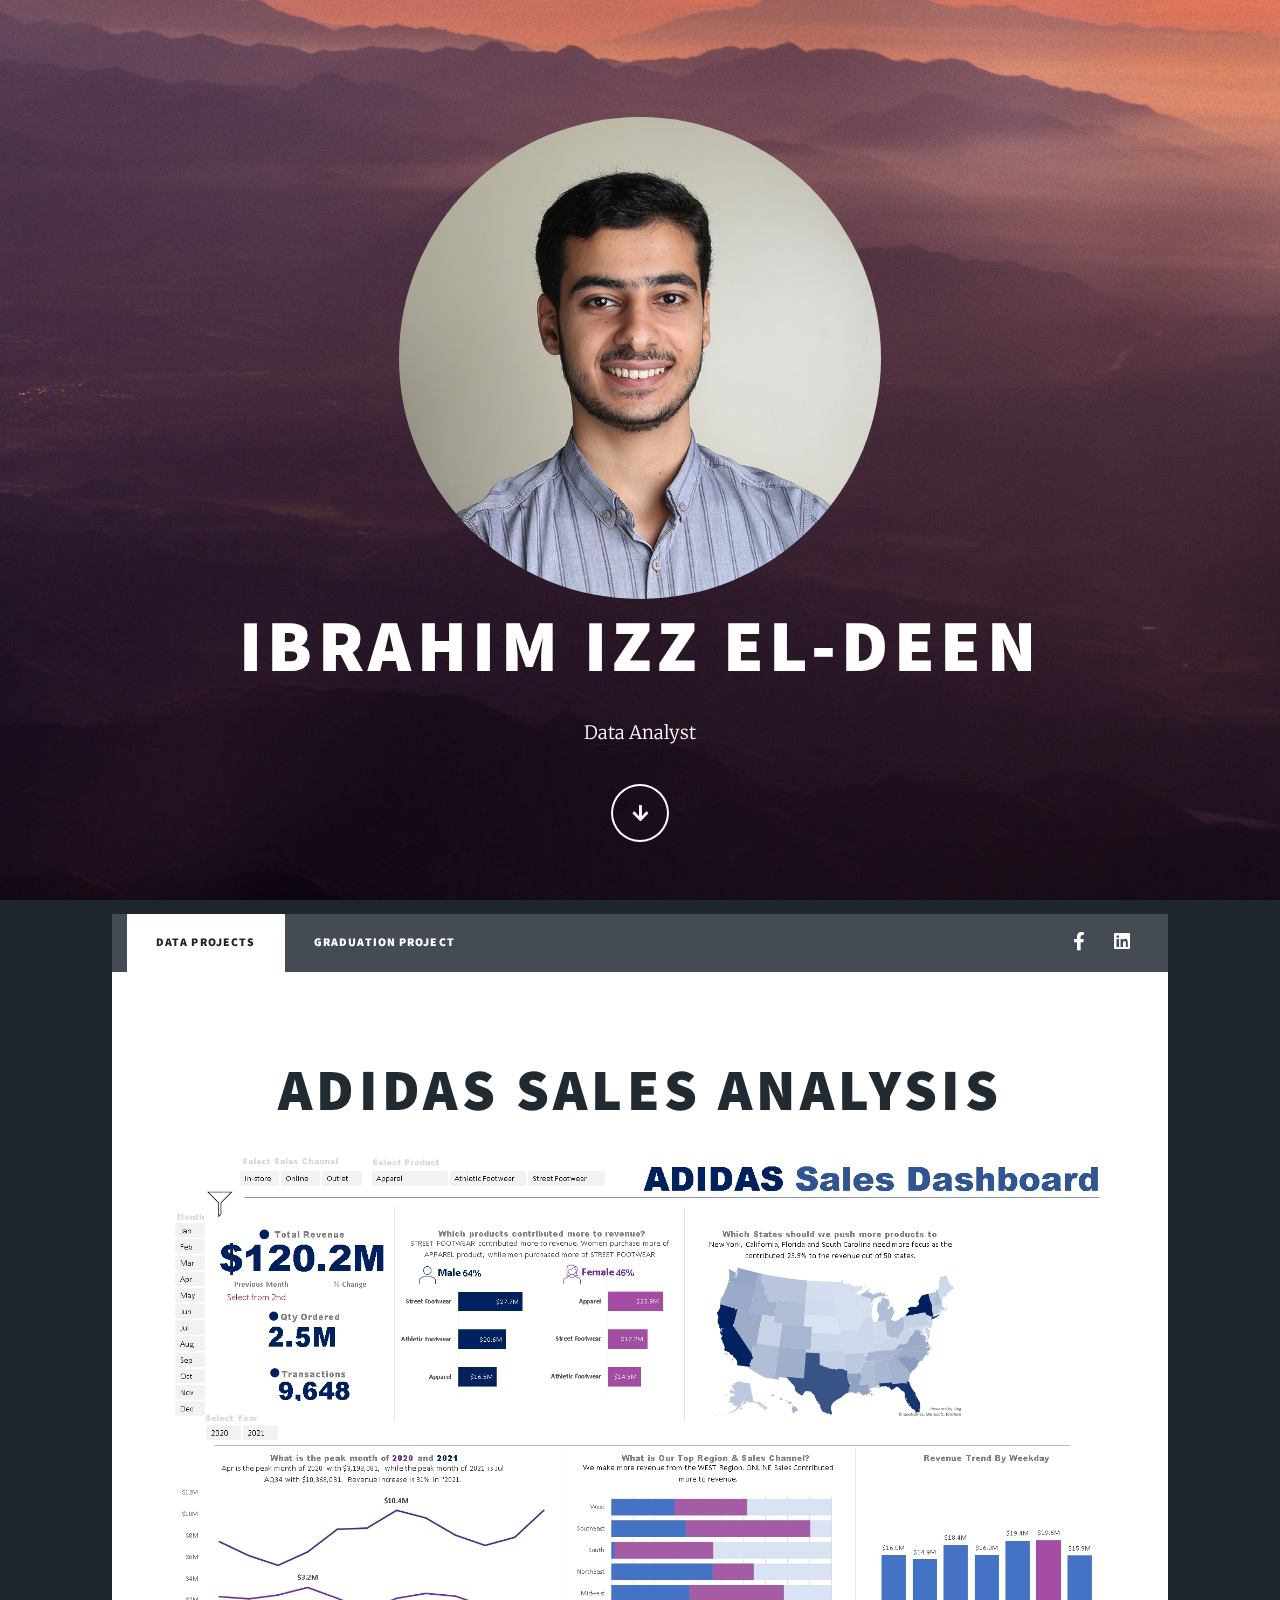
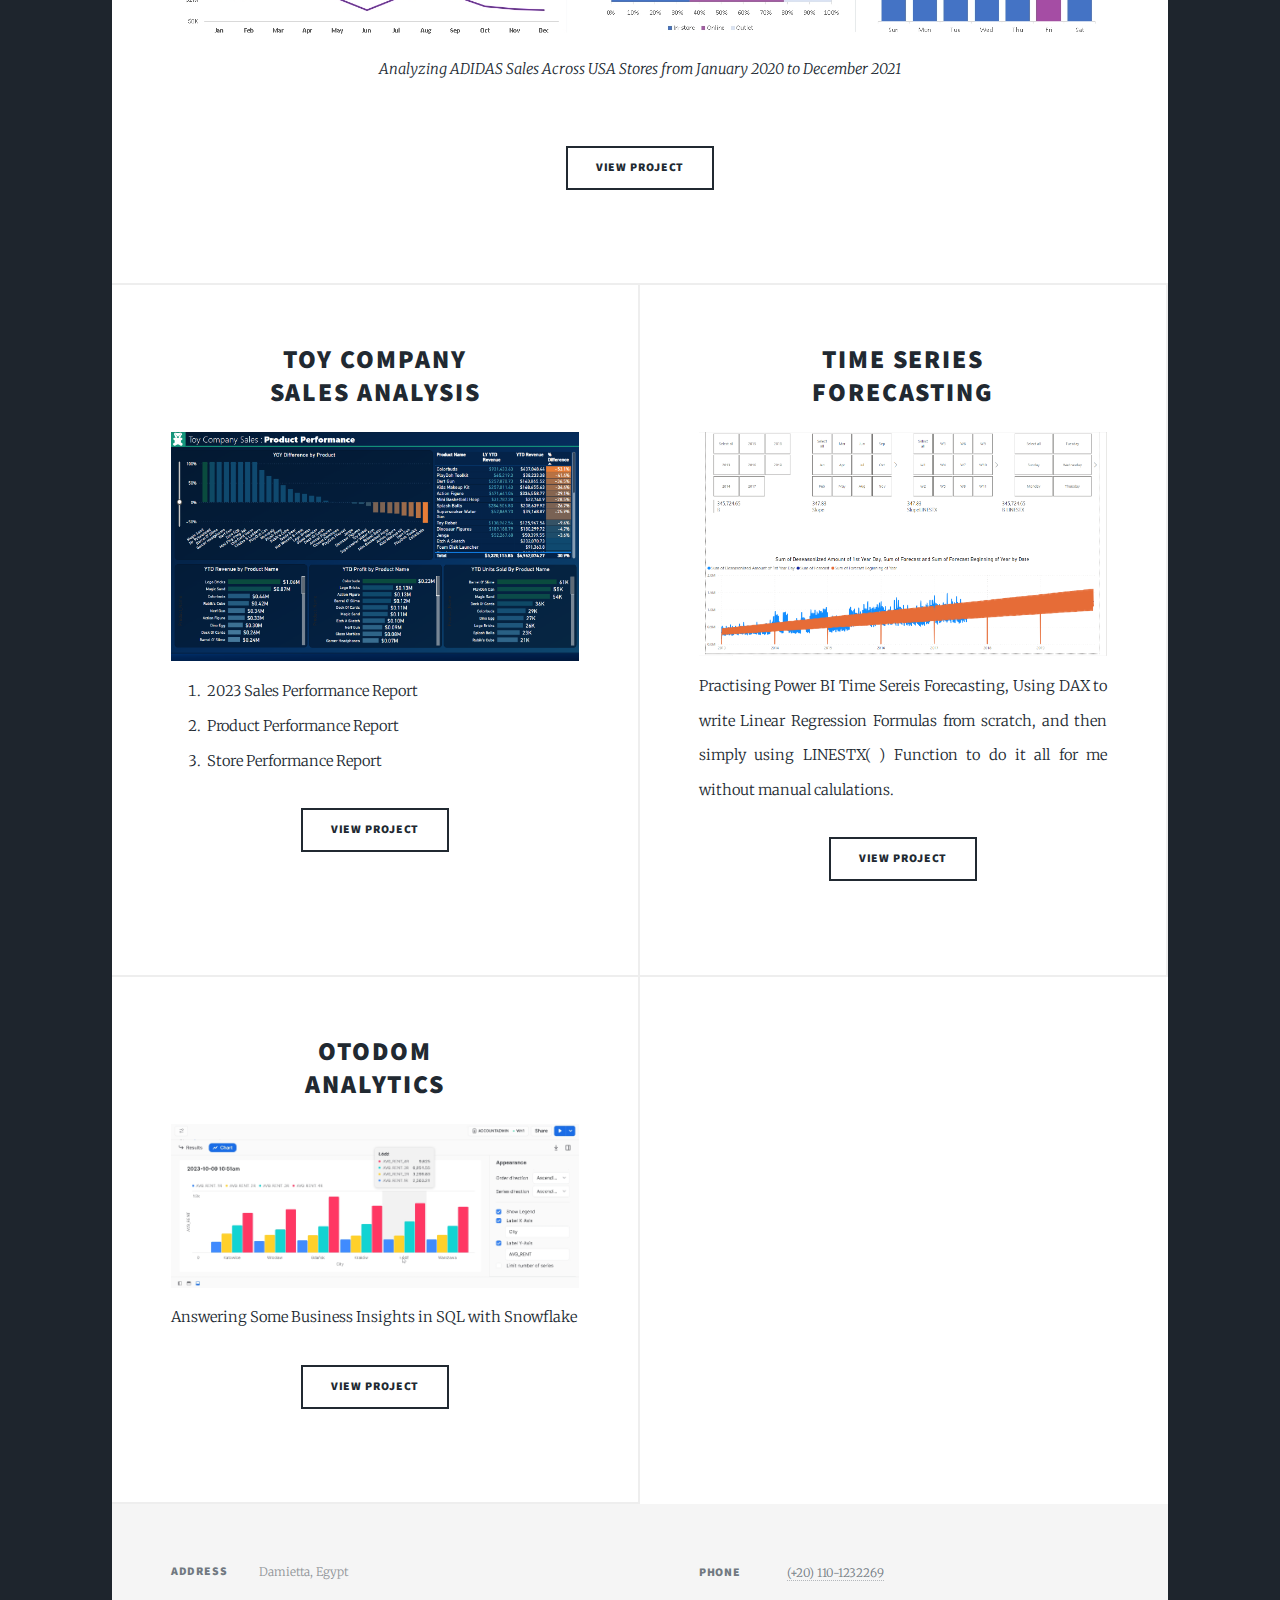
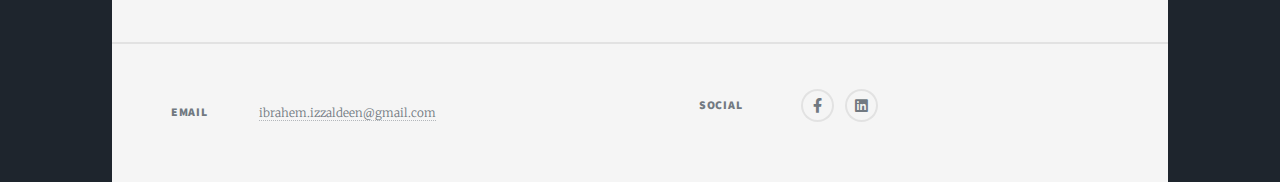
==== index.html @ bf9bc824 "second submit" ====
<!DOCTYPE html>
<html>
  <head>
    <title>Ibrahim Izz El-Deen Portofolio</title>
    <meta charset="utf-8" />
    <meta
      name="viewport"
      content="width=device-width, initial-scale=1, user-scalable=no"
    />
    <link rel="stylesheet" href="assets/css/main.css" />
    <script src = "https://cdnjs.cloudflare.com/ajax/libs/jquery/3.6.4/jquery.min.js"> </script>
    <noscript>
      <link rel="stylesheet" href="assets/css/noscript.css"/>
    </noscript>
  </head>
  <body class="is-preload">
    <!-- Wrapper -->
    <div id="wrapper" class="fade-in">
      <!-- Intro -->
      <div id="intro">
        <div class="pfp">
          <img
            src="./images/hemo.jpg"
            alt="Picture of me"
            style="width: clamp(250px, 60%, 650px); border-radius: 50%"
          />
          <h1>Ibrahim Izz El-deen</h1>
        </div>
        <p>
          <a href="#nav" class="scrolly">Data Analyst</a>
        </p>
        <ul class="actions">
          <li>
            <a
              href="#header"
              class="button icon solid solo fa-arrow-down scrolly"
              >Continue</a
            >
          </li>
        </ul>
      </div>

      <!-- Header -->
      <header id="header">
        <a href="index.html" class="logo">Ibrahim Izz El-deen</a>
      </header>

      <!-- Nav -->
      <nav id="nav">
        <ul class="links">
          <li class="active"><a href="index.html">Data Projects</a></li>
          <li><a href="graduation-project.html">Graduation Project</a></li>
        </ul>
        <ul class="icons">
          <li>
            <a
              href="https://www.facebook.com/ibrahem.izzaldeen"
              class="icon brands fa-facebook-f"
              target="_blank"
              ><span class="label">Facebook</span></a
            >
          </li>
          <li>
            <a
              href="https://www.linkedin.com/in/ibrahim-izz/"
              class="icon brands fa-linkedin"
              target="_blank"
              ><span class="label">linkedIn</span></a
            >
          </li>
        </ul>
      </nav>

      <!-- Main -->
      <div id="main">
        <!-- Featured Post -->
        <article class="post featured">
          <header class="major">
            <h2>
              ADIDAS Sales Analysis
            </h2>
            <img src="images/adidas.jpg" alt="Adidas Sales Analysis" class="modal-open0" style="cursor: pointer;"/>
            <p>
              Analyzing ADIDAS Sales Across USA Stores from January 2020 to December 2021
            </p>
          </header>
          <button class = "btn modal-open0"> View Project </button> <br><br>
            <div class = "modal0">
              <div class="parent"><button class="btn modal-close0 top">x</button></div>
              <img src="./images/adidas.jpg" alt="adidas sales Analysis">
              <h2>Adidas Sales Analysis</h2>
              <h4>
                Analyzing ADIDAS Sales Across USA Stores from January 2020 to December 2021
              </h4>
              <p>
              <ul class="tick">
                <li>ETL Done with Power Query</li>
                <li>Analysis Done With Pivot Tables</li>
                <li>Dashboard Design Done with Excel Tools</li>
              </ul>
              <h3 class="left-align">🔦 Insights</h3>
              <ol>
                <li>Which ProductsWhich Products Contributed More to Revenue?</li>
                <li>Which States Should We Push More Products to?</li>
                <li>What is The Peak Month in 2020 and 2021?</li>
                <li> What is Our Top Region and Sales Channel?</li>
                <li>Revenue Trend By Weekday.</li>
                <li>Top Men Products VS Top Women Products.</li>
              </ol>
              <h3 class="left-align">⚖ KPIs</h3>
              <ol>
                <li>Total Revenue.</li>
                <li>Ordered Quantity.</li>
                <li>Number of Transactions.</li>
                <li>Top 3 Men Products.</li>
                <li>Top 3 Women Products.</li>
              </ol>
              <h3 class="left-align">🎚 Slicers</h3>
              <ol>
                <li>Year.</li>
                <li>Month.</li>
                <li>Product.</li>
                <li>Sales Channel.</li>
              </ol>
              <video src="./images/adidas.mp4" type="video/mp4" controls width="1080"></video>
            </p>
            </div>
            <script>
              $(document).ready(function () {
              $('.modal-open0').on('click', function () {
              $('body').addClass('modal-open0');
              $('.modal0').fadeIn();
              });
              $('.modal-close0').on('click', function () {
              $('body').removeClass('modal-open0');
              $('.modal0').fadeOut();
              });
              });
          </script>
        </article>

        <!-- Posts -->
        <section class="posts">
          <article>
            <header>
              <h2>
                  Toy Company<br/>
                  Sales Analysis
              </h2>
            </header>
            <img src="images/Toys.png" alt="Toy company sales Analysis" class="modal-open1" style="cursor: pointer;"/>
              <ol>
                <li>2023 Sales Performance Report</li>
                <li>Product Performance Report</li>
                <li>Store Performance Report</li>
              </ol>
            
            <button class = "btn modal-open1"> View Project </button> <br><br>
            <div class = "modal1">
              <div class="parent"><button class="btn modal-close1 top">x</button></div>
              <img src="./images/Toys.png" alt="toy company sales Analysis">
              <h2>Toy Company Sales Analysis</h2>
              <ol>
                <li>2023 Sales Performance Report</li>
                <li>Product Performance Report</li>
                <li>Store Performance Report</li>
              </ol>
              <h3 style="text-align: left;">Learned to Use Some Common DAX Functions to Measure:</h3>
              <p>
              <ol>
                <li>Year-to-date revenue.</li>
                <li>Year-over-year difference.</li>
                <li>Progress towards given goal to reach by end of the year.</li>
                <li>Total profits, units sold, cost and others all sliced by given products, stores, category, location or other filters.</li>
                <li>Outstanding Visualizations.</li>
              </ol>
              <p>practiced using maps, conditional filtering, matrices, data modeling and other Power BI features, and still some work to do on this huge project.</p>
              <video src="./images/Toys.mp4" type="video/mp4" controls width="1080"></video>
            </div>
            <script>
              $(document).ready(function () {
              $('.modal-open1').on('click', function () {
              $('body').addClass('modal-open1');
              $('.modal1').fadeIn();
              });
              $('.modal-close1').on('click', function () {
              $('body').removeClass('modal-open1');
              $('.modal1').fadeOut();
              });
              });
          </script>
          </article>
          <article>
            <header>
              <h2>
                  Time Series<br />
                  Forecasting
              </h2>
            </header>
            <img src="images/T-series.png" alt="" class="modal-open2" style="cursor: pointer;"/>
            <p>
              Practising Power BI Time Sereis Forecasting, Using DAX to write Linear Regression Formulas from scratch, and then simply using LINESTX( ) Function to do it all for me without manual calulations.
            </p>
            <button class = "btn modal-open2"> View Project </button> <br><br>
            <div class = "modal2">
              <div class="parent"><button class="btn modal-close2 top">x</button></div>
              <img src="./images/T-series.png" alt="toy company sales Analysis">
              <h2>Toy Company Sales Analysis</h2>
              <p>Practising Power BI Time Sereis Forecasting, Using DAX to write Linear Regression Formulas from scratch, and then simply using LINESTX( ) Function to do it all for me without manual calulations.</p>
              <p>I learnt some new concepts like Decomposition, which is the trend profiliing of time sereis data, Deseasonalization, which is to normalize seasonal compnents and match the overall data trend, and how using LINESTX( ) outperforms automatic forecasting feature in Power BI.</p>
              <video src="./images/T-series.mp4" type="video/mp4" controls width="1080"></video>
            
            </div>
            <script>
              $(document).ready(function () {
              $('.modal-open2').on('click', function () {
              $('body').addClass('modal-open2');
              $('.modal2').fadeIn();
              });
              $('.modal-close2').on('click', function () {
              $('body').removeClass('modal-open2');
              $('.modal2').fadeOut();
              });
              });
          </script>
          </article>
          <article>
            <header>
              <h2>
                otodom<br />
                Analytics
              </h2>
            </header>
            <img src="images/otodom.jpg" alt="" class="modal-open3" style="cursor: pointer;" />
            <p>
              Answering Some Business Insights in SQL with Snowflake
            </p>
            <button class="btn modal-open3"> View Project </button> <br><br>
            <div class="modal3">
              <div class="parent"><button class="btn modal-close3 top">x</button></div>
              <img src="./images/otodom.jpg" alt="otodom Analytics">
              <h2>otodom analytics</h2>
              <h4>Answering Some Business Insights in SQL with Snowflake</h4>
              <h3 class="left-align">🔦 Insights</h3>
              <ol>
                <li>What is the average rental price of 1 room, 2 room, 3 room and 4 room apartments in some of the major cities in
                Poland? Arrange the result such that avg rent for each type of room is shown in separate column.</li>
                <li> want to buy an apartment which is around 90-100 m2 and within a range of 800,000 to 1M, display the suburbs in Warsaw
                where I can find such apartments?</li>
                <li>What size of an apartment can I expect with a monthly rent of 3000 to 4000 PLN in different major cities of Poland?</li>
                <li>What is the avg sale price for apartments within 50-70 m2 area in major cities of Poland?</li>
              </ol>
              <p>Also learnt that you can instantly chart a SQL Query result! no need to export it to any extra visualization tool, but
              rather you select your result table and click 'Chart' beside it and choose your graphing options. Simple, Effective and
              Fast.</p>
              <video src="./images/otodom.mp4" type="video/mp4" controls width="1080"></video>
          
            </div>
            <script>
              $(document).ready(function () {
                $('.modal-open3').on('click', function () {
                  $('body').addClass('modal-open3');
                  $('.modal3').fadeIn();
                });
                $('.modal-close3').on('click', function () {
                  $('body').removeClass('modal-open3');
                  $('.modal3').fadeOut();
                });
              });
            </script>
          </article>

        </section>
      </div>

      <!-- Footer -->
      <footer id="footer">
        <section class="split contact">
          <section class="alt">
            <h3>Address</h3>
            <p>
              Damietta, Egypt
            </p>
          </section>
          <section>
            <h3>Phone</h3>
            <p><a href="https://wa.me/qr/FAUCOJLUJXX4K1" target="_blank">(+20) 110-1232269</a></p>
          </section>
          <section>
            <h3>Email</h3>
            <p><a href="mailto:ibrahem.izzaldeen@gmail.com">ibrahem.izzaldeen@gmail.com</a></p>
          </section>
          <script>
          $(document).ready(function() {
            // Add class to mailto link
            // Needed to separate the disabling of the default action AND copy email to clipboard
            $('a[href^=mailto]').addClass('mailto-link');
          
            var mailto = $('.mailto-link');
            
            // Disable opening your email client. yuk.
            $('a[href^=mailto]').click(function() {
              return false; 
            })
            
            // On click, get href and remove 'mailto:' from value
            // Store email address in a variable.
            mailto.click(function() {
              var href = $(this).attr('href');
              var email = href.replace('mailto:', '');
              copyToClipboard(email);
              $('.mailto-message').empty().append(messageSuccess);
              setTimeout(function() {
                $('.mailto-message').empty().append(messageCopy);}, 2000); 
            });
            
          });
          
          // Grabbed this from Stack Overflow.
          // Copies the email variable to clipboard
          function copyToClipboard(text) {
              var dummy = document.createElement("input");
              document.body.appendChild(dummy);
              dummy.setAttribute('value', text);
              dummy.select();
              document.execCommand('copy');
              document.body.removeChild(dummy);
          }</script>
          <section>
            <h3>Social</h3>
            <ul class="icons alt">
              <li>
                <a href="https://www.facebook.com/ibrahem.izzaldeen" class="icon brands alt fa-facebook-f"
                 target="_blank" ><span class="label">Facebook</span></a
                >
              </li>
              <li>
                <a href="https://www.linkedin.com/in/ibrahim-izz/" class="icon brands alt fa-linkedin"
                 target="_blank" ><span class="label">LinkedIn</span></a
                >
              </li>
            </ul>
          </section>
        </section>
      </footer>
    <!-- Scripts -->
    <script src="assets/js/jquery.min.js"></script>
    <script src="assets/js/jquery.scrollex.min.js"></script>
    <script src="assets/js/jquery.scrolly.min.js"></script>
    <script src="assets/js/browser.min.js"></script>
    <script src="assets/js/breakpoints.min.js"></script>
    <script src="assets/js/util.js"></script>
    <script src="assets/js/main.js"></script>
  </body>
</html>
---- assets/css/main.css ----
@import url(fontawesome-all.min.css);
@import url("https://fonts.googleapis.com/css?family=Merriweather:300,700,300italic,700italic|Source+Sans+Pro:900");


html, body, div, span, applet, object,
iframe, h1, h2, h3, h4, h5, h6, p, blockquote,
pre, a, abbr, acronym, address, big, cite,
code, del, dfn, em, img, ins, kbd, q, s, samp,
small, strike, strong, sub, sup, tt, var, b,
u, i, center, dl, dt, dd, ol, ul, li, fieldset,
form, label, legend, table, caption, tbody,
tfoot, thead, tr, th, td, article, aside,
canvas, details, embed, figure, figcaption,
footer, header, hgroup, menu, nav, output, ruby,
section, summary, time, mark, audio, video {
	margin: 0;
	padding: 0;
	border: 0;
	font-size: 100%;
	font: inherit;
	vertical-align: baseline;}

article, aside, details, figcaption, figure,
footer, header, hgroup, menu, nav, section {
	display: block;}

body {
	line-height: 1;
}

ol, ul {
	list-style: none;
}

blockquote, q {
	quotes: none;
}

	blockquote:before, blockquote:after, q:before, q:after {
		content: '';
		content: none;
	}

table {
	border-collapse: collapse;
	border-spacing: 0;
}

body {
	-webkit-text-size-adjust: none;
}

mark {
	background-color: transparent;
	color: inherit;
}

input::-moz-focus-inner {
	border: 0;
	padding: 0;
}

input, select, textarea {
	-moz-appearance: none;
	-webkit-appearance: none;
	-ms-appearance: none;
	appearance: none;
}

/* Basic */

	@-ms-viewport {
		width: device-width;
	}

	body {
		-ms-overflow-style: scroll;
	}

	@media screen and (max-width: 480px) {

		html, body {
			min-width: 320px;
		}

	}

	html {
		box-sizing: border-box;
	}

	*, *:before, *:after {
		box-sizing: inherit;
	}

	body {
		background-color: #1e252d;
	}

		body.is-preload *, body.is-preload *:before, body.is-preload *:after {
			-moz-animation: none !important;
			-webkit-animation: none !important;
			-ms-animation: none !important;
			animation: none !important;
			-moz-transition: none !important;
			-webkit-transition: none !important;
			-ms-transition: none !important;
			transition: none !important;
		}

/* Type */

	html {
		font-size: 16pt;
	}

		@media screen and (max-width: 1680px) {

			html {
				font-size: 12pt;
			}

		}

		@media screen and (max-width: 1280px) {

			html {
				font-size: 11pt;
			}

		}

		@media screen and (max-width: 360px) {

			html {
				font-size: 10pt;
			}

		}

	body {
		color: #212931;
	}

	body, input, select, textarea {
		font-family: "Merriweather", Georgia, serif;
		font-weight: 300;
		font-size: 1rem;
		line-height: 2.375;
	}

	a {
		-moz-transition: color 0.2s ease-in-out, background-color 0.2s ease-in-out, border-color 0.2s ease-in-out, box-shadow 0.2s ease-in-out;
		-webkit-transition: color 0.2s ease-in-out, background-color 0.2s ease-in-out, border-color 0.2s ease-in-out, box-shadow 0.2s ease-in-out;
		-ms-transition: color 0.2s ease-in-out, background-color 0.2s ease-in-out, border-color 0.2s ease-in-out, box-shadow 0.2s ease-in-out;
		transition: color 0.2s ease-in-out, background-color 0.2s ease-in-out, border-color 0.2s ease-in-out, box-shadow 0.2s ease-in-out;
		border-bottom: dotted 1px;
		text-decoration: none;
	}

		a:hover {
			border-bottom-color: transparent;
		}

	strong, b {
		font-weight: 600;
	}

	em, i {
		font-style: italic;
	}

	p {
		text-align: justify;
		margin: 0 0 2rem 0;
	}

	h1, h2, h3, h4, h5, h6 {
		font-family: "Source Sans Pro", Helvetica, sans-serif;
		font-weight: 900;
		line-height: 1.5;
		letter-spacing: 0.075em;
		text-transform: uppercase;
		margin: 0 0 1rem 0;
	}

		h1 a, h2 a, h3 a, h4 a, h5 a, h6 a {
			border-bottom: 0;
			color: inherit;
			text-decoration: none;
		}

	h1 {
		font-size: 4rem;
		line-height: 1.1;
		margin: 0 0 2rem 0;
	}

	h2 {
		font-size: 1.75rem;
		line-height: 1.3;
		margin: 0 0 1.5rem 0;
	}

	h3 {
		font-size: 1.25rem;
		margin: 0 0 1.5rem 0;
	}

	h4 {
		font-size: 1rem;
	}

	h5 {
		font-size: 0.9rem;
	}

	h6 {
		font-size: 0.8rem;
	}

	sub {
		font-size: 0.8rem;
		position: relative;
		top: 0.5rem;
	}

	sup {
		font-size: 0.8rem;
		position: relative;
		top: -0.5rem;
	}

	blockquote {
		border-left: solid 4px;
		font-style: italic;
		margin: 0 0 2rem 0;
		padding: 0.5rem 0 0.5rem 2rem;
	}

	code {
		border: solid 2px;
		font-family: "Courier New", monospace;
		font-size: 0.9rem;
		margin: 0 0.25rem;
		padding: 0.25rem 0.65rem;
	}

	pre {
		-webkit-overflow-scrolling: touch;
		font-family: "Courier New", monospace;
		font-size: 0.9rem;
		margin: 0 0 2rem 0;
	}

		pre code {
			display: block;
			line-height: 1.75;
			padding: 1rem 1.5rem;
			overflow-x: auto;
		}

	hr {
		border: 0;
		border-bottom: solid 2px;
		margin: 3rem 0;
	}

		hr.major {
			margin: 5rem 0;
		}

	.align-left {
		text-align: left;
	}

	.align-center {
		text-align: center;
	}

	.align-right {
		text-align: right;
	}

	input, select, textarea {
		color: #212931;
	}

	a {
		color: #212931;
		border-bottom-color: rgba(33, 41, 49, 0.5);
	}

		a:hover {
			border-bottom-color: transparent;
			color: #18bfef !important;
		}

	strong, b {
		color: #212931;
	}

	h1, h2, h3, h4, h5, h6 {
		color: #212931;
	}

	blockquote {
		border-left-color: #eeeeee;
	}

	code {
		background: rgba(220, 220, 220, 0.25);
		border-color: #eeeeee;
	}

	hr {
		border-bottom-color: #eeeeee;
	}

/* Row */

	.row {
		display: flex;
		flex-wrap: wrap;
		box-sizing: border-box;
		align-items: stretch;
	}

		.row > * {
			box-sizing: border-box;
		}

		.row.gtr-uniform > * > :last-child {
			margin-bottom: 0;
		}

		.row.aln-left {
			justify-content: flex-start;
		}

		.row.aln-center {
			justify-content: center;
		}

		.row.aln-right {
			justify-content: flex-end;
		}

		.row.aln-top {
			align-items: flex-start;
		}

		.row.aln-middle {
			align-items: center;
		}

		.row.aln-bottom {
			align-items: flex-end;
		}

		.row > .imp {
			order: -1;
		}

		.row > .col-1 {
			width: 8.33333%;
		}

		.row > .off-1 {
			margin-left: 8.33333%;
		}

		.row > .col-2 {
			width: 16.66667%;
		}

		.row > .off-2 {
			margin-left: 16.66667%;
		}

		.row > .col-3 {
			width: 25%;
		}

		.row > .off-3 {
			margin-left: 25%;
		}

		.row > .col-4 {
			width: 33.33333%;
		}

		.row > .off-4 {
			margin-left: 33.33333%;
		}

		.row > .col-5 {
			width: 41.66667%;
		}

		.row > .off-5 {
			margin-left: 41.66667%;
		}

		.row > .col-6 {
			width: 50%;
		}

		.row > .off-6 {
			margin-left: 50%;
		}

		.row > .col-7 {
			width: 58.33333%;
		}

		.row > .off-7 {
			margin-left: 58.33333%;
		}

		.row > .col-8 {
			width: 66.66667%;
		}

		.row > .off-8 {
			margin-left: 66.66667%;
		}

		.row > .col-9 {
			width: 75%;
		}

		.row > .off-9 {
			margin-left: 75%;
		}

		.row > .col-10 {
			width: 83.33333%;
		}

		.row > .off-10 {
			margin-left: 83.33333%;
		}

		.row > .col-11 {
			width: 91.66667%;
		}

		.row > .off-11 {
			margin-left: 91.66667%;
		}

		.row > .col-12 {
			width: 100%;
		}

		.row > .off-12 {
			margin-left: 100%;
		}

		.row.gtr-0 {
			margin-top: 0;
			margin-left: 0rem;
		}

			.row.gtr-0 > * {
				padding: 0 0 0 0rem;
			}

			.row.gtr-0.gtr-uniform {
				margin-top: 0rem;
			}

				.row.gtr-0.gtr-uniform > * {
					padding-top: 0rem;
				}

		.row.gtr-25 {
			margin-top: 0;
			margin-left: -0.375rem;
		}

			.row.gtr-25 > * {
				padding: 0 0 0 0.375rem;
			}

			.row.gtr-25.gtr-uniform {
				margin-top: -0.375rem;
			}

				.row.gtr-25.gtr-uniform > * {
					padding-top: 0.375rem;
				}

		.row.gtr-50 {
			margin-top: 0;
			margin-left: -0.75rem;
		}

			.row.gtr-50 > * {
				padding: 0 0 0 0.75rem;
			}

			.row.gtr-50.gtr-uniform {
				margin-top: -0.75rem;
			}

				.row.gtr-50.gtr-uniform > * {
					padding-top: 0.75rem;
				}

		.row {
			margin-top: 0;
			margin-left: -1.5rem;
		}

			.row > * {
				padding: 0 0 0 1.5rem;
			}

			.row.gtr-uniform {
				margin-top: -1.5rem;
			}

				.row.gtr-uniform > * {
					padding-top: 1.5rem;
				}

		.row.gtr-150 {
			margin-top: 0;
			margin-left: -2.25rem;
		}

			.row.gtr-150 > * {
				padding: 0 0 0 2.25rem;
			}

			.row.gtr-150.gtr-uniform {
				margin-top: -2.25rem;
			}

				.row.gtr-150.gtr-uniform > * {
					padding-top: 2.25rem;
				}

		.row.gtr-200 {
			margin-top: 0;
			margin-left: -3rem;
		}

			.row.gtr-200 > * {
				padding: 0 0 0 3rem;
			}

			.row.gtr-200.gtr-uniform {
				margin-top: -3rem;
			}

				.row.gtr-200.gtr-uniform > * {
					padding-top: 3rem;
				}

		@media screen and (max-width: 1680px) {

			.row {
				display: flex;
				flex-wrap: wrap;
				box-sizing: border-box;
				align-items: stretch;
			}

				.row > * {
					box-sizing: border-box;
				}

				.row.gtr-uniform > * > :last-child {
					margin-bottom: 0;
				}

				.row.aln-left {
					justify-content: flex-start;
				}

				.row.aln-center {
					justify-content: center;
				}

				.row.aln-right {
					justify-content: flex-end;
				}

				.row.aln-top {
					align-items: flex-start;
				}

				.row.aln-middle {
					align-items: center;
				}

				.row.aln-bottom {
					align-items: flex-end;
				}

				.row > .imp-xlarge {
					order: -1;
				}

				.row > .col-1-xlarge {
					width: 8.33333%;
				}

				.row > .off-1-xlarge {
					margin-left: 8.33333%;
				}

				.row > .col-2-xlarge {
					width: 16.66667%;
				}

				.row > .off-2-xlarge {
					margin-left: 16.66667%;
				}

				.row > .col-3-xlarge {
					width: 25%;
				}

				.row > .off-3-xlarge {
					margin-left: 25%;
				}

				.row > .col-4-xlarge {
					width: 33.33333%;
				}

				.row > .off-4-xlarge {
					margin-left: 33.33333%;
				}

				.row > .col-5-xlarge {
					width: 41.66667%;
				}

				.row > .off-5-xlarge {
					margin-left: 41.66667%;
				}

				.row > .col-6-xlarge {
					width: 50%;
				}

				.row > .off-6-xlarge {
					margin-left: 50%;
				}

				.row > .col-7-xlarge {
					width: 58.33333%;
				}

				.row > .off-7-xlarge {
					margin-left: 58.33333%;
				}

				.row > .col-8-xlarge {
					width: 66.66667%;
				}

				.row > .off-8-xlarge {
					margin-left: 66.66667%;
				}

				.row > .col-9-xlarge {
					width: 75%;
				}

				.row > .off-9-xlarge {
					margin-left: 75%;
				}

				.row > .col-10-xlarge {
					width: 83.33333%;
				}

				.row > .off-10-xlarge {
					margin-left: 83.33333%;
				}

				.row > .col-11-xlarge {
					width: 91.66667%;
				}

				.row > .off-11-xlarge {
					margin-left: 91.66667%;
				}

				.row > .col-12-xlarge {
					width: 100%;
				}

				.row > .off-12-xlarge {
					margin-left: 100%;
				}

				.row.gtr-0 {
					margin-top: 0;
					margin-left: 0rem;
				}

					.row.gtr-0 > * {
						padding: 0 0 0 0rem;
					}

					.row.gtr-0.gtr-uniform {
						margin-top: 0rem;
					}

						.row.gtr-0.gtr-uniform > * {
							padding-top: 0rem;
						}

				.row.gtr-25 {
					margin-top: 0;
					margin-left: -0.375rem;
				}

					.row.gtr-25 > * {
						padding: 0 0 0 0.375rem;
					}

					.row.gtr-25.gtr-uniform {
						margin-top: -0.375rem;
					}

						.row.gtr-25.gtr-uniform > * {
							padding-top: 0.375rem;
						}

				.row.gtr-50 {
					margin-top: 0;
					margin-left: -0.75rem;
				}

					.row.gtr-50 > * {
						padding: 0 0 0 0.75rem;
					}

					.row.gtr-50.gtr-uniform {
						margin-top: -0.75rem;
					}

						.row.gtr-50.gtr-uniform > * {
							padding-top: 0.75rem;
						}

				.row {
					margin-top: 0;
					margin-left: -1.5rem;
				}

					.row > * {
						padding: 0 0 0 1.5rem;
					}

					.row.gtr-uniform {
						margin-top: -1.5rem;
					}

						.row.gtr-uniform > * {
							padding-top: 1.5rem;
						}

				.row.gtr-150 {
					margin-top: 0;
					margin-left: -2.25rem;
				}

					.row.gtr-150 > * {
						padding: 0 0 0 2.25rem;
					}

					.row.gtr-150.gtr-uniform {
						margin-top: -2.25rem;
					}

						.row.gtr-150.gtr-uniform > * {
							padding-top: 2.25rem;
						}

				.row.gtr-200 {
					margin-top: 0;
					margin-left: -3rem;
				}

					.row.gtr-200 > * {
						padding: 0 0 0 3rem;
					}

					.row.gtr-200.gtr-uniform {
						margin-top: -3rem;
					}

						.row.gtr-200.gtr-uniform > * {
							padding-top: 3rem;
						}

		}

		@media screen and (max-width: 1280px) {

			.row {
				display: flex;
				flex-wrap: wrap;
				box-sizing: border-box;
				align-items: stretch;
			}

				.row > * {
					box-sizing: border-box;
				}

				.row.gtr-uniform > * > :last-child {
					margin-bottom: 0;
				}

				.row.aln-left {
					justify-content: flex-start;
				}

				.row.aln-center {
					justify-content: center;
				}

				.row.aln-right {
					justify-content: flex-end;
				}

				.row.aln-top {
					align-items: flex-start;
				}

				.row.aln-middle {
					align-items: center;
				}

				.row.aln-bottom {
					align-items: flex-end;
				}

				.row > .imp-large {
					order: -1;
				}

				.row > .col-1-large {
					width: 8.33333%;
				}

				.row > .off-1-large {
					margin-left: 8.33333%;
				}

				.row > .col-2-large {
					width: 16.66667%;
				}

				.row > .off-2-large {
					margin-left: 16.66667%;
				}

				.row > .col-3-large {
					width: 25%;
				}

				.row > .off-3-large {
					margin-left: 25%;
				}

				.row > .col-4-large {
					width: 33.33333%;
				}

				.row > .off-4-large {
					margin-left: 33.33333%;
				}

				.row > .col-5-large {
					width: 41.66667%;
				}

				.row > .off-5-large {
					margin-left: 41.66667%;
				}

				.row > .col-6-large {
					width: 50%;
				}

				.row > .off-6-large {
					margin-left: 50%;
				}

				.row > .col-7-large {
					width: 58.33333%;
				}

				.row > .off-7-large {
					margin-left: 58.33333%;
				}

				.row > .col-8-large {
					width: 66.66667%;
				}

				.row > .off-8-large {
					margin-left: 66.66667%;
				}

				.row > .col-9-large {
					width: 75%;
				}

				.row > .off-9-large {
					margin-left: 75%;
				}

				.row > .col-10-large {
					width: 83.33333%;
				}

				.row > .off-10-large {
					margin-left: 83.33333%;
				}

				.row > .col-11-large {
					width: 91.66667%;
				}

				.row > .off-11-large {
					margin-left: 91.66667%;
				}

				.row > .col-12-large {
					width: 100%;
				}

				.row > .off-12-large {
					margin-left: 100%;
				}

				.row.gtr-0 {
					margin-top: 0;
					margin-left: 0rem;
				}

					.row.gtr-0 > * {
						padding: 0 0 0 0rem;
					}

					.row.gtr-0.gtr-uniform {
						margin-top: 0rem;
					}

						.row.gtr-0.gtr-uniform > * {
							padding-top: 0rem;
						}

				.row.gtr-25 {
					margin-top: 0;
					margin-left: -0.375rem;
				}

					.row.gtr-25 > * {
						padding: 0 0 0 0.375rem;
					}

					.row.gtr-25.gtr-uniform {
						margin-top: -0.375rem;
					}

						.row.gtr-25.gtr-uniform > * {
							padding-top: 0.375rem;
						}

				.row.gtr-50 {
					margin-top: 0;
					margin-left: -0.75rem;
				}

					.row.gtr-50 > * {
						padding: 0 0 0 0.75rem;
					}

					.row.gtr-50.gtr-uniform {
						margin-top: -0.75rem;
					}

						.row.gtr-50.gtr-uniform > * {
							padding-top: 0.75rem;
						}

				.row {
					margin-top: 0;
					margin-left: -1.5rem;
				}

					.row > * {
						padding: 0 0 0 1.5rem;
					}

					.row.gtr-uniform {
						margin-top: -1.5rem;
					}

						.row.gtr-uniform > * {
							padding-top: 1.5rem;
						}

				.row.gtr-150 {
					margin-top: 0;
					margin-left: -2.25rem;
				}

					.row.gtr-150 > * {
						padding: 0 0 0 2.25rem;
					}

					.row.gtr-150.gtr-uniform {
						margin-top: -2.25rem;
					}

						.row.gtr-150.gtr-uniform > * {
							padding-top: 2.25rem;
						}

				.row.gtr-200 {
					margin-top: 0;
					margin-left: -3rem;
				}

					.row.gtr-200 > * {
						padding: 0 0 0 3rem;
					}

					.row.gtr-200.gtr-uniform {
						margin-top: -3rem;
					}

						.row.gtr-200.gtr-uniform > * {
							padding-top: 3rem;
						}

		}

		@media screen and (max-width: 980px) {

			.row {
				display: flex;
				flex-wrap: wrap;
				box-sizing: border-box;
				align-items: stretch;
			}

				.row > * {
					box-sizing: border-box;
				}

				.row.gtr-uniform > * > :last-child {
					margin-bottom: 0;
				}

				.row.aln-left {
					justify-content: flex-start;
				}

				.row.aln-center {
					justify-content: center;
				}

				.row.aln-right {
					justify-content: flex-end;
				}

				.row.aln-top {
					align-items: flex-start;
				}

				.row.aln-middle {
					align-items: center;
				}

				.row.aln-bottom {
					align-items: flex-end;
				}

				.row > .imp-medium {
					order: -1;
				}

				.row > .col-1-medium {
					width: 8.33333%;
				}

				.row > .off-1-medium {
					margin-left: 8.33333%;
				}

				.row > .col-2-medium {
					width: 16.66667%;
				}

				.row > .off-2-medium {
					margin-left: 16.66667%;
				}

				.row > .col-3-medium {
					width: 25%;
				}

				.row > .off-3-medium {
					margin-left: 25%;
				}

				.row > .col-4-medium {
					width: 33.33333%;
				}

				.row > .off-4-medium {
					margin-left: 33.33333%;
				}

				.row > .col-5-medium {
					width: 41.66667%;
				}

				.row > .off-5-medium {
					margin-left: 41.66667%;
				}

				.row > .col-6-medium {
					width: 50%;
				}

				.row > .off-6-medium {
					margin-left: 50%;
				}

				.row > .col-7-medium {
					width: 58.33333%;
				}

				.row > .off-7-medium {
					margin-left: 58.33333%;
				}

				.row > .col-8-medium {
					width: 66.66667%;
				}

				.row > .off-8-medium {
					margin-left: 66.66667%;
				}

				.row > .col-9-medium {
					width: 75%;
				}

				.row > .off-9-medium {
					margin-left: 75%;
				}

				.row > .col-10-medium {
					width: 83.33333%;
				}

				.row > .off-10-medium {
					margin-left: 83.33333%;
				}

				.row > .col-11-medium {
					width: 91.66667%;
				}

				.row > .off-11-medium {
					margin-left: 91.66667%;
				}

				.row > .col-12-medium {
					width: 100%;
				}

				.row > .off-12-medium {
					margin-left: 100%;
				}

				.row.gtr-0 {
					margin-top: 0;
					margin-left: 0rem;
				}

					.row.gtr-0 > * {
						padding: 0 0 0 0rem;
					}

					.row.gtr-0.gtr-uniform {
						margin-top: 0rem;
					}

						.row.gtr-0.gtr-uniform > * {
							padding-top: 0rem;
						}

				.row.gtr-25 {
					margin-top: 0;
					margin-left: -0.375rem;
				}

					.row.gtr-25 > * {
						padding: 0 0 0 0.375rem;
					}

					.row.gtr-25.gtr-uniform {
						margin-top: -0.375rem;
					}

						.row.gtr-25.gtr-uniform > * {
							padding-top: 0.375rem;
						}

				.row.gtr-50 {
					margin-top: 0;
					margin-left: -0.75rem;
				}

					.row.gtr-50 > * {
						padding: 0 0 0 0.75rem;
					}

					.row.gtr-50.gtr-uniform {
						margin-top: -0.75rem;
					}

						.row.gtr-50.gtr-uniform > * {
							padding-top: 0.75rem;
						}

				.row {
					margin-top: 0;
					margin-left: -1.5rem;
				}

					.row > * {
						padding: 0 0 0 1.5rem;
					}

					.row.gtr-uniform {
						margin-top: -1.5rem;
					}

						.row.gtr-uniform > * {
							padding-top: 1.5rem;
						}

				.row.gtr-150 {
					margin-top: 0;
					margin-left: -2.25rem;
				}

					.row.gtr-150 > * {
						padding: 0 0 0 2.25rem;
					}

					.row.gtr-150.gtr-uniform {
						margin-top: -2.25rem;
					}

						.row.gtr-150.gtr-uniform > * {
							padding-top: 2.25rem;
						}

				.row.gtr-200 {
					margin-top: 0;
					margin-left: -3rem;
				}

					.row.gtr-200 > * {
						padding: 0 0 0 3rem;
					}

					.row.gtr-200.gtr-uniform {
						margin-top: -3rem;
					}

						.row.gtr-200.gtr-uniform > * {
							padding-top: 3rem;
						}

		}

		@media screen and (max-width: 736px) {

			.row {
				display: flex;
				flex-wrap: wrap;
				box-sizing: border-box;
				align-items: stretch;
			}

				.row > * {
					box-sizing: border-box;
				}

				.row.gtr-uniform > * > :last-child {
					margin-bottom: 0;
				}

				.row.aln-left {
					justify-content: flex-start;
				}

				.row.aln-center {
					justify-content: center;
				}

				.row.aln-right {
					justify-content: flex-end;
				}

				.row.aln-top {
					align-items: flex-start;
				}

				.row.aln-middle {
					align-items: center;
				}

				.row.aln-bottom {
					align-items: flex-end;
				}

				.row > .imp-small {
					order: -1;
				}

				.row > .col-1-small {
					width: 8.33333%;
				}

				.row > .off-1-small {
					margin-left: 8.33333%;
				}

				.row > .col-2-small {
					width: 16.66667%;
				}

				.row > .off-2-small {
					margin-left: 16.66667%;
				}

				.row > .col-3-small {
					width: 25%;
				}

				.row > .off-3-small {
					margin-left: 25%;
				}

				.row > .col-4-small {
					width: 33.33333%;
				}

				.row > .off-4-small {
					margin-left: 33.33333%;
				}

				.row > .col-5-small {
					width: 41.66667%;
				}

				.row > .off-5-small {
					margin-left: 41.66667%;
				}

				.row > .col-6-small {
					width: 50%;
				}

				.row > .off-6-small {
					margin-left: 50%;
				}

				.row > .col-7-small {
					width: 58.33333%;
				}

				.row > .off-7-small {
					margin-left: 58.33333%;
				}

				.row > .col-8-small {
					width: 66.66667%;
				}

				.row > .off-8-small {
					margin-left: 66.66667%;
				}

				.row > .col-9-small {
					width: 75%;
				}

				.row > .off-9-small {
					margin-left: 75%;
				}

				.row > .col-10-small {
					width: 83.33333%;
				}

				.row > .off-10-small {
					margin-left: 83.33333%;
				}

				.row > .col-11-small {
					width: 91.66667%;
				}

				.row > .off-11-small {
					margin-left: 91.66667%;
				}

				.row > .col-12-small {
					width: 100%;
				}

				.row > .off-12-small {
					margin-left: 100%;
				}

				.row.gtr-0 {
					margin-top: 0;
					margin-left: 0rem;
				}

					.row.gtr-0 > * {
						padding: 0 0 0 0rem;
					}

					.row.gtr-0.gtr-uniform {
						margin-top: 0rem;
					}

						.row.gtr-0.gtr-uniform > * {
							padding-top: 0rem;
						}

				.row.gtr-25 {
					margin-top: 0;
					margin-left: -0.375rem;
				}

					.row.gtr-25 > * {
						padding: 0 0 0 0.375rem;
					}

					.row.gtr-25.gtr-uniform {
						margin-top: -0.375rem;
					}

						.row.gtr-25.gtr-uniform > * {
							padding-top: 0.375rem;
						}

				.row.gtr-50 {
					margin-top: 0;
					margin-left: -0.75rem;
				}

					.row.gtr-50 > * {
						padding: 0 0 0 0.75rem;
					}

					.row.gtr-50.gtr-uniform {
						margin-top: -0.75rem;
					}

						.row.gtr-50.gtr-uniform > * {
							padding-top: 0.75rem;
						}

				.row {
					margin-top: 0;
					margin-left: -1.5rem;
				}

					.row > * {
						padding: 0 0 0 1.5rem;
					}

					.row.gtr-uniform {
						margin-top: -1.5rem;
					}

						.row.gtr-uniform > * {
							padding-top: 1.5rem;
						}

				.row.gtr-150 {
					margin-top: 0;
					margin-left: -2.25rem;
				}

					.row.gtr-150 > * {
						padding: 0 0 0 2.25rem;
					}

					.row.gtr-150.gtr-uniform {
						margin-top: -2.25rem;
					}

						.row.gtr-150.gtr-uniform > * {
							padding-top: 2.25rem;
						}

				.row.gtr-200 {
					margin-top: 0;
					margin-left: -3rem;
				}

					.row.gtr-200 > * {
						padding: 0 0 0 3rem;
					}

					.row.gtr-200.gtr-uniform {
						margin-top: -3rem;
					}

						.row.gtr-200.gtr-uniform > * {
							padding-top: 3rem;
						}

		}

		@media screen and (max-width: 480px) {

			.row {
				display: flex;
				flex-wrap: wrap;
				box-sizing: border-box;
				align-items: stretch;
			}

				.row > * {
					box-sizing: border-box;
				}

				.row.gtr-uniform > * > :last-child {
					margin-bottom: 0;
				}

				.row.aln-left {
					justify-content: flex-start;
				}

				.row.aln-center {
					justify-content: center;
				}

				.row.aln-right {
					justify-content: flex-end;
				}

				.row.aln-top {
					align-items: flex-start;
				}

				.row.aln-middle {
					align-items: center;
				}

				.row.aln-bottom {
					align-items: flex-end;
				}

				.row > .imp-xsmall {
					order: -1;
				}

				.row > .col-1-xsmall {
					width: 8.33333%;
				}

				.row > .off-1-xsmall {
					margin-left: 8.33333%;
				}

				.row > .col-2-xsmall {
					width: 16.66667%;
				}

				.row > .off-2-xsmall {
					margin-left: 16.66667%;
				}

				.row > .col-3-xsmall {
					width: 25%;
				}

				.row > .off-3-xsmall {
					margin-left: 25%;
				}

				.row > .col-4-xsmall {
					width: 33.33333%;
				}

				.row > .off-4-xsmall {
					margin-left: 33.33333%;
				}

				.row > .col-5-xsmall {
					width: 41.66667%;
				}

				.row > .off-5-xsmall {
					margin-left: 41.66667%;
				}

				.row > .col-6-xsmall {
					width: 50%;
				}

				.row > .off-6-xsmall {
					margin-left: 50%;
				}

				.row > .col-7-xsmall {
					width: 58.33333%;
				}

				.row > .off-7-xsmall {
					margin-left: 58.33333%;
				}

				.row > .col-8-xsmall {
					width: 66.66667%;
				}

				.row > .off-8-xsmall {
					margin-left: 66.66667%;
				}

				.row > .col-9-xsmall {
					width: 75%;
				}

				.row > .off-9-xsmall {
					margin-left: 75%;
				}

				.row > .col-10-xsmall {
					width: 83.33333%;
				}

				.row > .off-10-xsmall {
					margin-left: 83.33333%;
				}

				.row > .col-11-xsmall {
					width: 91.66667%;
				}

				.row > .off-11-xsmall {
					margin-left: 91.66667%;
				}

				.row > .col-12-xsmall {
					width: 100%;
				}

				.row > .off-12-xsmall {
					margin-left: 100%;
				}

				.row.gtr-0 {
					margin-top: 0;
					margin-left: 0rem;
				}

					.row.gtr-0 > * {
						padding: 0 0 0 0rem;
					}

					.row.gtr-0.gtr-uniform {
						margin-top: 0rem;
					}

						.row.gtr-0.gtr-uniform > * {
							padding-top: 0rem;
						}

				.row.gtr-25 {
					margin-top: 0;
					margin-left: -0.375rem;
				}

					.row.gtr-25 > * {
						padding: 0 0 0 0.375rem;
					}

					.row.gtr-25.gtr-uniform {
						margin-top: -0.375rem;
					}

						.row.gtr-25.gtr-uniform > * {
							padding-top: 0.375rem;
						}

				.row.gtr-50 {
					margin-top: 0;
					margin-left: -0.75rem;
				}

					.row.gtr-50 > * {
						padding: 0 0 0 0.75rem;
					}

					.row.gtr-50.gtr-uniform {
						margin-top: -0.75rem;
					}

						.row.gtr-50.gtr-uniform > * {
							padding-top: 0.75rem;
						}

				.row {
					margin-top: 0;
					margin-left: -1.5rem;
				}

					.row > * {
						padding: 0 0 0 1.5rem;
					}

					.row.gtr-uniform {
						margin-top: -1.5rem;
					}

						.row.gtr-uniform > * {
							padding-top: 1.5rem;
						}

				.row.gtr-150 {
					margin-top: 0;
					margin-left: -2.25rem;
				}

					.row.gtr-150 > * {
						padding: 0 0 0 2.25rem;
					}

					.row.gtr-150.gtr-uniform {
						margin-top: -2.25rem;
					}

						.row.gtr-150.gtr-uniform > * {
							padding-top: 2.25rem;
						}

				.row.gtr-200 {
					margin-top: 0;
					margin-left: -3rem;
				}

					.row.gtr-200 > * {
						padding: 0 0 0 3rem;
					}

					.row.gtr-200.gtr-uniform {
						margin-top: -3rem;
					}

						.row.gtr-200.gtr-uniform > * {
							padding-top: 3rem;
						}

		}

		@media screen and (max-width: 360px) {

			.row {
				display: flex;
				flex-wrap: wrap;
				box-sizing: border-box;
				align-items: stretch;
			}

				.row > * {
					box-sizing: border-box;
				}

				.row.gtr-uniform > * > :last-child {
					margin-bottom: 0;
				}

				.row.aln-left {
					justify-content: flex-start;
				}

				.row.aln-center {
					justify-content: center;
				}

				.row.aln-right {
					justify-content: flex-end;
				}

				.row.aln-top {
					align-items: flex-start;
				}

				.row.aln-middle {
					align-items: center;
				}

				.row.aln-bottom {
					align-items: flex-end;
				}

				.row > .imp-xxsmall {
					order: -1;
				}

				.row > .col-1-xxsmall {
					width: 8.33333%;
				}

				.row > .off-1-xxsmall {
					margin-left: 8.33333%;
				}

				.row > .col-2-xxsmall {
					width: 16.66667%;
				}

				.row > .off-2-xxsmall {
					margin-left: 16.66667%;
				}

				.row > .col-3-xxsmall {
					width: 25%;
				}

				.row > .off-3-xxsmall {
					margin-left: 25%;
				}

				.row > .col-4-xxsmall {
					width: 33.33333%;
				}

				.row > .off-4-xxsmall {
					margin-left: 33.33333%;
				}

				.row > .col-5-xxsmall {
					width: 41.66667%;
				}

				.row > .off-5-xxsmall {
					margin-left: 41.66667%;
				}

				.row > .col-6-xxsmall {
					width: 50%;
				}

				.row > .off-6-xxsmall {
					margin-left: 50%;
				}

				.row > .col-7-xxsmall {
					width: 58.33333%;
				}

				.row > .off-7-xxsmall {
					margin-left: 58.33333%;
				}

				.row > .col-8-xxsmall {
					width: 66.66667%;
				}

				.row > .off-8-xxsmall {
					margin-left: 66.66667%;
				}

				.row > .col-9-xxsmall {
					width: 75%;
				}

				.row > .off-9-xxsmall {
					margin-left: 75%;
				}

				.row > .col-10-xxsmall {
					width: 83.33333%;
				}

				.row > .off-10-xxsmall {
					margin-left: 83.33333%;
				}

				.row > .col-11-xxsmall {
					width: 91.66667%;
				}

				.row > .off-11-xxsmall {
					margin-left: 91.66667%;
				}

				.row > .col-12-xxsmall {
					width: 100%;
				}

				.row > .off-12-xxsmall {
					margin-left: 100%;
				}

				.row.gtr-0 {
					margin-top: 0;
					margin-left: 0rem;
				}

					.row.gtr-0 > * {
						padding: 0 0 0 0rem;
					}

					.row.gtr-0.gtr-uniform {
						margin-top: 0rem;
					}

						.row.gtr-0.gtr-uniform > * {
							padding-top: 0rem;
						}

				.row.gtr-25 {
					margin-top: 0;
					margin-left: -0.375rem;
				}

					.row.gtr-25 > * {
						padding: 0 0 0 0.375rem;
					}

					.row.gtr-25.gtr-uniform {
						margin-top: -0.375rem;
					}

						.row.gtr-25.gtr-uniform > * {
							padding-top: 0.375rem;
						}

				.row.gtr-50 {
					margin-top: 0;
					margin-left: -0.75rem;
				}

					.row.gtr-50 > * {
						padding: 0 0 0 0.75rem;
					}

					.row.gtr-50.gtr-uniform {
						margin-top: -0.75rem;
					}

						.row.gtr-50.gtr-uniform > * {
							padding-top: 0.75rem;
						}

				.row {
					margin-top: 0;
					margin-left: -1.5rem;
				}

					.row > * {
						padding: 0 0 0 1.5rem;
					}

					.row.gtr-uniform {
						margin-top: -1.5rem;
					}

						.row.gtr-uniform > * {
							padding-top: 1.5rem;
						}

				.row.gtr-150 {
					margin-top: 0;
					margin-left: -2.25rem;
				}

					.row.gtr-150 > * {
						padding: 0 0 0 2.25rem;
					}

					.row.gtr-150.gtr-uniform {
						margin-top: -2.25rem;
					}

						.row.gtr-150.gtr-uniform > * {
							padding-top: 2.25rem;
						}

				.row.gtr-200 {
					margin-top: 0;
					margin-left: -3rem;
				}

					.row.gtr-200 > * {
						padding: 0 0 0 3rem;
					}

					.row.gtr-200.gtr-uniform {
						margin-top: -3rem;
					}

						.row.gtr-200.gtr-uniform > * {
							padding-top: 3rem;
						}

		}

/* Box */

	.box {
		border: solid 2px;
		margin-bottom: 2rem;
		padding: 1.5rem;
	}

		.box > :last-child,
		.box > :last-child > :last-child,
		.box > :last-child > :last-child > :last-child {
			margin-bottom: 0;
		}

		.box.alt {
			border: 0;
			border-radius: 0;
			padding: 0;
		}

	.box {
		border-color: #eeeeee;
	}

/* Button */

	input[type="submit"],
	input[type="reset"],
	input[type="button"],
	button,
	.button {
		-moz-appearance: none;
		-webkit-appearance: none;
		-ms-appearance: none;
		appearance: none;
		-moz-transition: background-color 0.2s ease-in-out, box-shadow 0.2s ease-in-out, color 0.2s ease-in-out;
		-webkit-transition: background-color 0.2s ease-in-out, box-shadow 0.2s ease-in-out, color 0.2s ease-in-out;
		-ms-transition: background-color 0.2s ease-in-out, box-shadow 0.2s ease-in-out, color 0.2s ease-in-out;
		transition: background-color 0.2s ease-in-out, box-shadow 0.2s ease-in-out, color 0.2s ease-in-out;
		border: 0;
		border-radius: 0;
		cursor: pointer;
		display: inline-block;
		font-family: "Source Sans Pro", Helvetica, sans-serif;
		font-size: 0.8rem;
		font-weight: 900;
		letter-spacing: 0.075em;
		height: 3rem;
		line-height: 3rem;
		padding: 0 2rem;
		text-align: center;
		text-decoration: none;
		text-transform: uppercase;
		white-space: nowrap;
	}

		input[type="submit"].icon:before,
		input[type="reset"].icon:before,
		input[type="button"].icon:before,
		button.icon:before,
		.button.icon:before {
			margin-right: 0.5rem;
		}

		input[type="submit"].icon.solo,
		input[type="reset"].icon.solo,
		input[type="button"].icon.solo,
		button.icon.solo,
		.button.icon.solo {
			position: relative;
			width: 4rem;
			height: 4rem;
			line-height: 4rem;
			border-radius: 4rem;
			text-indent: 4rem;
			overflow: hidden;
			padding: 0;
			white-space: nowrap;
		}

			input[type="submit"].icon.solo:before,
			input[type="reset"].icon.solo:before,
			input[type="button"].icon.solo:before,
			button.icon.solo:before,
			.button.icon.solo:before {
				position: absolute;
				display: block;
				top: 0;
				left: 0;
				width: inherit;
				height: inherit;
				line-height: inherit;
				font-size: 1.25rem;
				margin-right: 0;
				text-align: center;
				text-indent: 0;
			}

		input[type="submit"].fit,
		input[type="reset"].fit,
		input[type="button"].fit,
		button.fit,
		.button.fit {
			width: 100%;
		}

		input[type="submit"].small,
		input[type="reset"].small,
		input[type="button"].small,
		button.small,
		.button.small {
			font-size: 0.7rem;
			height: 2.5rem;
			line-height: 2.5rem;
			padding: 0 1.5rem;
		}

		input[type="submit"].large,
		input[type="reset"].large,
		input[type="button"].large,
		button.large,
		.button.large {
			font-size: 0.9rem;
			height: 3.5rem;
			line-height: 3.5rem;
			padding: 0 2.75rem;
		}

		@media screen and (max-width: 980px) {

			input[type="submit"],
			input[type="reset"],
			input[type="button"],
			button,
			.button {
				font-size: 0.9rem;
				height: 3.25rem;
				line-height: 3.25rem;
			}

				input[type="submit"].large,
				input[type="reset"].large,
				input[type="button"].large,
				button.large,
				.button.large {
					font-size: 1rem;
					height: 3.75rem;
					line-height: 3.75rem;
				}

		}

		input[type="submit"].disabled, input[type="submit"]:disabled,
		input[type="reset"].disabled,
		input[type="reset"]:disabled,
		input[type="button"].disabled,
		input[type="button"]:disabled,
		button.disabled,
		button:disabled,
		.button.disabled,
		.button:disabled {
			pointer-events: none;
			opacity: 0.25;
		}

	input[type="submit"],
	input[type="reset"],
	input[type="button"],
	button,
	.button {
		background-color: transparent;
		box-shadow: inset 0 0 0 2px #212931;
		color: #212931 !important;
	}

		input[type="submit"]:hover,
		input[type="reset"]:hover,
		input[type="button"]:hover,
		button:hover,
		.button:hover {
			box-shadow: inset 0 0 0 2px #18bfef;
			color: #18bfef !important;
		}

		input[type="submit"].primary,
		input[type="reset"].primary,
		input[type="button"].primary,
		button.primary,
		.button.primary {
			background-color: #212931;
			box-shadow: none;
			color: #ffffff !important;
		}

			input[type="submit"].primary:hover,
			input[type="reset"].primary:hover,
			input[type="button"].primary:hover,
			button.primary:hover,
			.button.primary:hover {
				background-color: #18bfef;
			}

/* Form */

	form {
		margin: 0 0 2rem 0;
	}

		form > :last-child {
			margin-bottom: 0;
		}

		form > .fields {
			display: -moz-flex;
			display: -webkit-flex;
			display: -ms-flex;
			display: flex;
			-moz-flex-wrap: wrap;
			-webkit-flex-wrap: wrap;
			-ms-flex-wrap: wrap;
			flex-wrap: wrap;
			width: calc(100% + 3rem);
			margin: -1.5rem 0 2rem -1.5rem;
		}

			form > .fields > .field {
				-moz-flex-grow: 0;
				-webkit-flex-grow: 0;
				-ms-flex-grow: 0;
				flex-grow: 0;
				-moz-flex-shrink: 0;
				-webkit-flex-shrink: 0;
				-ms-flex-shrink: 0;
				flex-shrink: 0;
				padding: 1.5rem 0 0 1.5rem;
				width: calc(100% - 1.5rem);
			}

				form > .fields > .field.half {
					width: calc(50% - 0.75rem);
				}

				form > .fields > .field.third {
					width: calc(100%/3 - 0.5rem);
				}

				form > .fields > .field.quarter {
					width: calc(25% - 0.375rem);
				}

		@media screen and (max-width: 480px) {

			form > .fields {
				width: calc(100% + 3rem);
				margin: -1.5rem 0 2rem -1.5rem;
			}

				form > .fields > .field {
					padding: 1.5rem 0 0 1.5rem;
					width: calc(100% - 1.5rem);
				}

					form > .fields > .field.half {
						width: calc(100% - 1.5rem);
					}

					form > .fields > .field.third {
						width: calc(100% - 1.5rem);
					}

					form > .fields > .field.quarter {
						width: calc(100% - 1.5rem);
					}

		}

	label {
		display: block;
		font-family: "Source Sans Pro", Helvetica, sans-serif;
		font-weight: 900;
		line-height: 1.5;
		letter-spacing: 0.075em;
		font-size: 0.8rem;
		text-transform: uppercase;
		margin: 0 0 0.75rem 0;
	}

		@media screen and (max-width: 980px) {

			label {
				font-size: 0.9rem;
			}

		}

	input[type="text"],
	input[type="password"],
	input[type="email"],
	select,
	textarea {
		-moz-appearance: none;
		-webkit-appearance: none;
		-ms-appearance: none;
		appearance: none;
		background: transparent;
		border-radius: 0;
		border: solid 2px;
		color: inherit;
		display: block;
		outline: 0;
		padding: 0 1rem;
		text-decoration: none;
		width: 100%;
	}

		input[type="text"]:invalid,
		input[type="password"]:invalid,
		input[type="email"]:invalid,
		select:invalid,
		textarea:invalid {
			box-shadow: none;
		}

	select {
		background-size: 1.25rem;
		background-repeat: no-repeat;
		background-position: calc(100% - 1rem) center;
		height: 3rem;
		padding-right: 3rem;
		text-overflow: ellipsis;
	}

		select:focus::-ms-value {
			background-color: transparent;
		}

		select::-ms-expand {
			display: none;
		}

	input[type="text"],
	input[type="password"],
	input[type="email"],
	select {
		height: 3rem;
	}

	textarea {
		padding: 0.75rem 1rem;
	}

	input[type="checkbox"],
	input[type="radio"] {
		-moz-appearance: none;
		-webkit-appearance: none;
		-ms-appearance: none;
		appearance: none;
		display: block;
		float: left;
		margin-right: -2rem;
		opacity: 0;
		width: 1rem;
		z-index: -1;
	}

		input[type="checkbox"] + label,
		input[type="radio"] + label {
			text-decoration: none;
			cursor: pointer;
			display: inline-block;
			font-size: 1rem;
			letter-spacing: 0;
			font-family: "Merriweather", Georgia, serif;
			text-transform: none;
			font-weight: 300;
			padding-left: 2.8rem;
			padding-right: 1rem;
			position: relative;
		}

			input[type="checkbox"] + label:before,
			input[type="radio"] + label:before {
				-moz-osx-font-smoothing: grayscale;
				-webkit-font-smoothing: antialiased;
				display: inline-block;
				font-style: normal;
				font-variant: normal;
				text-rendering: auto;
				line-height: 1;
				text-transform: none !important;
				font-family: 'Font Awesome 5 Free';
				font-weight: 900;
			}

			input[type="checkbox"] + label:before,
			input[type="radio"] + label:before {
				border-radius: 0;
				border: solid 2px;
				content: '';
				display: inline-block;
				font-size: 0.8rem;
				height: 1.8rem;
				left: 0;
				line-height: 1.65rem;
				position: absolute;
				text-align: center;
				top: -0.125rem;
				width: 1.8rem;
			}

		input[type="checkbox"]:checked + label:before,
		input[type="radio"]:checked + label:before {
			content: '\f00c';
		}

	input[type="checkbox"] + label:before {
		border-radius: 0;
	}

	input[type="radio"] + label:before {
		border-radius: 100%;
	}

	::-webkit-input-placeholder {
		opacity: 1.0;
	}

	:-moz-placeholder {
		opacity: 1.0;
	}

	::-moz-placeholder {
		opacity: 1.0;
	}

	:-ms-input-placeholder {
		opacity: 1.0;
	}

	label {
		color: #212931;
	}

	input[type="text"],
	input[type="password"],
	input[type="email"],
	select,
	textarea {
		border-color: #eeeeee;
	}

		input[type="text"]:focus,
		input[type="password"]:focus,
		input[type="email"]:focus,
		select:focus,
		textarea:focus {
			border-color: #18bfef;
		}

	select {
		background-image: url("data:image/svg+xml;charset=utf8,%3Csvg xmlns='http://www.w3.org/2000/svg' width='40' height='40' preserveAspectRatio='none' viewBox='0 0 40 40'%3E%3Cpath d='M9.4,12.3l10.4,10.4l10.4-10.4c0.2-0.2,0.5-0.4,0.9-0.4c0.3,0,0.6,0.1,0.9,0.4l3.3,3.3c0.2,0.2,0.4,0.5,0.4,0.9 c0,0.4-0.1,0.6-0.4,0.9L20.7,31.9c-0.2,0.2-0.5,0.4-0.9,0.4c-0.3,0-0.6-0.1-0.9-0.4L4.3,17.3c-0.2-0.2-0.4-0.5-0.4-0.9 c0-0.4,0.1-0.6,0.4-0.9l3.3-3.3c0.2-0.2,0.5-0.4,0.9-0.4S9.1,12.1,9.4,12.3z' fill='%23eeeeee' /%3E%3C/svg%3E");
	}

		select option {
			background-color: #ffffff;
			color: #212931;
		}

	.select-wrapper:before {
		color: #eeeeee;
	}

	input[type="checkbox"] + label,
	input[type="radio"] + label {
		color: #212931;
	}

		input[type="checkbox"] + label:before,
		input[type="radio"] + label:before {
			border-color: #eeeeee;
		}

	input[type="checkbox"]:checked + label:before,
	input[type="radio"]:checked + label:before {
		background-color: #212931;
		border-color: #212931;
		color: #ffffff;
	}

	input[type="checkbox"]:focus + label:before,
	input[type="radio"]:focus + label:before {
		border-color: #18bfef;
	}

	::-webkit-input-placeholder {
		color: #909498 !important;
	}

	:-moz-placeholder {
		color: #909498 !important;
	}

	::-moz-placeholder {
		color: #909498 !important;
	}

	:-ms-input-placeholder {
		color: #909498 !important;
	}

	.formerize-placeholder {
		color: #909498 !important;
	}

/* Icon */

	.icon {
		text-decoration: none;
		border-bottom: none;
		position: relative;
	}

		.icon:before {
			-moz-osx-font-smoothing: grayscale;
			-webkit-font-smoothing: antialiased;
			display: inline-block;
			font-style: normal;
			font-variant: normal;
			text-rendering: auto;
			line-height: 1;
			text-transform: none !important;
			font-family: 'Font Awesome 5 Free';
			font-weight: 400;
		}

		.icon > .label {
			display: none;
		}

		.icon:before {
			line-height: inherit;
		}

		.icon.solid:before {
			font-weight: 900;
		}

		.icon.brands:before {
			font-family: 'Font Awesome 5 Brands';
		}

/* Image */

	.image {
		border: 0;
		display: inline-block;
		position: relative;
	}

		.image img {
			display: block;
		}

		.image.left, .image.right {
			max-width: 40%;
		}

			.image.left img, .image.right img {
				width: 100%;
			}

		.image.left {
			float: left;
			margin: 0 2rem 2rem 0;
			top: 0.75rem;
		}

		.image.right {
			float: right;
			margin: 0 0 2rem 2rem;
			top: 0.75rem;
		}

		.image.fit {
			display: block;
			margin: 2.5rem 0;
			width: 100%;
		}

			.image.fit:first-child {
				margin-top: 0;
			}

			.image.fit img {
				width: 100%;
			}

		.image.main {
			display: block;
			margin: 4rem 0;
			width: 100%;
		}

			.image.main:first-child {
				margin-top: 0;
			}

			.image.main img {
				width: 100%;
			}

		@media screen and (max-width: 736px) {

			.image.fit {
				margin: 2rem 0;
			}

			.image.main {
				margin: 2rem 0;
			}

		}

	a.image {
		overflow: hidden;
	}

		a.image img {
			-moz-transition: -moz-transform 0.2s ease-out;
			-webkit-transition: -webkit-transform 0.2s ease-out;
			-ms-transition: -ms-transform 0.2s ease-out;
			transition: transform 0.2s ease-out;
		}

		a.image:hover img {
			-moz-transform: scale(1.05);
			-webkit-transform: scale(1.05);
			-ms-transform: scale(1.05);
			transform: scale(1.05);
		}

/* Actions */

	ul.actions {
		display: -moz-flex;
		display: -webkit-flex;
		display: -ms-flex;
		display: flex;
		cursor: default;
		list-style: none;
		margin-left: -1rem;
		padding-left: 0;
	}

		ul.actions li {
			padding: 0 0 0 1rem;
			vertical-align: middle;
		}

		ul.actions.special {
			-moz-justify-content: center;
			-webkit-justify-content: center;
			-ms-justify-content: center;
			justify-content: center;
			width: 100%;
			margin-left: 0;
		}

			ul.actions.special li:first-child {
				padding-left: 0;
			}

		ul.actions.stacked {
			-moz-flex-direction: column;
			-webkit-flex-direction: column;
			-ms-flex-direction: column;
			flex-direction: column;
			margin-left: 0;
		}

			ul.actions.stacked li {
				padding: 1.3rem 0 0 0;
			}

				ul.actions.stacked li:first-child {
					padding-top: 0;
				}

		ul.actions.fit {
			width: calc(100% + 1rem);
		}

			ul.actions.fit li {
				-moz-flex-grow: 1;
				-webkit-flex-grow: 1;
				-ms-flex-grow: 1;
				flex-grow: 1;
				-moz-flex-shrink: 1;
				-webkit-flex-shrink: 1;
				-ms-flex-shrink: 1;
				flex-shrink: 1;
				width: 100%;
			}

				ul.actions.fit li > * {
					width: 100%;
				}

			ul.actions.fit.stacked {
				width: 100%;
			}

		@media screen and (max-width: 480px) {

			ul.actions:not(.fixed) {
				-moz-flex-direction: column;
				-webkit-flex-direction: column;
				-ms-flex-direction: column;
				flex-direction: column;
				margin-left: 0;
				width: 100% !important;
			}

				ul.actions:not(.fixed) li {
					-moz-flex-grow: 1;
					-webkit-flex-grow: 1;
					-ms-flex-grow: 1;
					flex-grow: 1;
					-moz-flex-shrink: 1;
					-webkit-flex-shrink: 1;
					-ms-flex-shrink: 1;
					flex-shrink: 1;
					padding: 1rem 0 0 0;
					text-align: center;
					width: 100%;
				}

					ul.actions:not(.fixed) li > * {
						width: 100%;
					}

					ul.actions:not(.fixed) li:first-child {
						padding-top: 0;
					}

					ul.actions:not(.fixed) li input[type="submit"],
					ul.actions:not(.fixed) li input[type="reset"],
					ul.actions:not(.fixed) li input[type="button"],
					ul.actions:not(.fixed) li button,
					ul.actions:not(.fixed) li .button {
						width: 100%;
					}

						ul.actions:not(.fixed) li input[type="submit"].icon:before,
						ul.actions:not(.fixed) li input[type="reset"].icon:before,
						ul.actions:not(.fixed) li input[type="button"].icon:before,
						ul.actions:not(.fixed) li button.icon:before,
						ul.actions:not(.fixed) li .button.icon:before {
							margin-left: -0.5rem;
						}

		}

/* Icons */

	ul.icons {
		cursor: default;
		list-style: none;
		padding-left: 0;
	}

		ul.icons li {
			display: inline-block;
			padding: 0 0.5rem 0 0;
			vertical-align: middle;
		}

			ul.icons li:last-child {
				padding-right: 0;
			}

			ul.icons li .icon:before {
				width: 2.25rem;
				height: 2.25rem;
				line-height: 2.25rem;
				display: inline-block;
				text-align: center;
				border-radius: 100%;
				font-size: 1.25rem;
			}

		ul.icons.alt li .icon:before {
			-moz-transition: color 0.2s ease-in-out, background-color 0.2s ease-in-out, border-color 0.2s ease-in-out, box-shadow 0.2s ease-in-out;
			-webkit-transition: color 0.2s ease-in-out, background-color 0.2s ease-in-out, border-color 0.2s ease-in-out, box-shadow 0.2s ease-in-out;
			-ms-transition: color 0.2s ease-in-out, background-color 0.2s ease-in-out, border-color 0.2s ease-in-out, box-shadow 0.2s ease-in-out;
			transition: color 0.2s ease-in-out, background-color 0.2s ease-in-out, border-color 0.2s ease-in-out, box-shadow 0.2s ease-in-out;
			font-size: 1rem;
		}

/* List */

	ol {
		list-style: decimal;
		margin: 0 0 2rem 0;
		margin-left: 1rem;
		padding-left: 1.25rem;
	}

		ol li {
			padding-left: 0.25rem;
		}

	ul {
		list-style: disc;
		margin: 0 0 2rem 0;
		margin-left: 1rem;
		padding-left: 1rem;
	}

		ul li {
			padding-left: 0.5rem;
		}

		ul.divided {
			list-style: none;
			padding-left: 0;
		}

			ul.divided li {
				border-top: solid 1px;
				padding: 0.5rem 0;
			}

				ul.divided li:first-child {
					border-top: 0;
					padding-top: 0;
				}

	dl {
		margin: 0 0 2rem 0;
	}

		dl dt {
			display: block;
			font-weight: 600;
			margin: 0 0 1rem 0;
		}

		dl dd {
			margin-left: 2rem;
		}

	ul.divided li {
		border-top-color: #eeeeee;
	}

	ul.icons li a.icon:hover:before {
		color: #18bfef;
	}

	ul.icons.alt li .icon:before {
		box-shadow: inset 0 0 0 2px #eeeeee;
	}

	ul.icons.alt li a.icon:hover:before {
		box-shadow: inset 0 0 0 2px #18bfef;
	}

/* Section/Article */

	section.special, article.special {
		text-align: center;
	}

	header {
		cursor: default;
	}

		header > .date {
			display: block;
			font-size: 0.8rem;
			height: 1;
			margin: 0 0 1rem 0;
			position: relative;
		}

		header > p {
			font-style: italic;
		}

		header > h1 + p {
			font-size: 1.1rem;
			margin-top: -0.5rem;
			line-height: 2;
		}

		header > h2 + p {
			font-size: 1rem;
			margin-top: -0.75rem;
		}

		header > h3 + p {
			font-size: 0.9rem;
			margin-top: -0.75rem;
		}

		header > h4 + p {
			font-size: 0.8rem;
			margin-top: -0.75rem;
		}

		header.major {
			margin: 0 0 4rem 0;
			text-align: center;
		}

			header.major > :last-child {
				margin-bottom: 0;
			}

			header.major > p {
				margin-top: 0;
				text-align: center;
			}

			header.major > .date {
				font-size: 1rem;
				margin: 0 0 4rem 0;
			}

				header.major > .date:before, header.major > .date:after {
					content: '';
					display: block;
					position: absolute;
					top: 50%;
					width: calc(50% - 6rem);
					border-top: solid 2px;
				}

				header.major > .date:before {
					left: 0;
				}

				header.major > .date:after {
					right: 0;
				}

		@media screen and (max-width: 980px) {

			header br {
				display: none;
			}

		}

		@media screen and (max-width: 736px) {

			header.major {
				margin: 0 0 2rem 0;
			}

		}

	header.major .date:before, header.major .date:after {
		border-top-color: #eeeeee;
	}

/* Table */

	.table-wrapper {
		-webkit-overflow-scrolling: touch;
		overflow-x: auto;
	}

	table {
		margin: 0 0 2rem 0;
		width: 100%;
	}

		table tbody tr {
			border: solid 1px;
			border-left: 0;
			border-right: 0;
		}

		table td {
			padding: 0.75rem 0.75rem;
		}

		table th {
			font-family: "Source Sans Pro", Helvetica, sans-serif;
			font-size: 0.8rem;
			font-weight: 900;
			letter-spacing: 0.075em;
			line-height: 1.5;
			padding: 0 0.75rem 0.75rem 0.75rem;
			text-align: left;
			text-transform: uppercase;
		}

			@media screen and (max-width: 980px) {

				table th {
					font-size: 0.9rem;
				}

			}

		table thead {
			border-bottom: solid 2px;
		}

		table tfoot {
			border-top: solid 2px;
		}

		table.alt {
			border-collapse: separate;
		}

			table.alt tbody tr td {
				border: solid 1px;
				border-left-width: 0;
				border-top-width: 0;
			}

				table.alt tbody tr td:first-child {
					border-left-width: 1px;
				}

			table.alt tbody tr:first-child td {
				border-top-width: 1px;
			}

			table.alt thead {
				border-bottom: 0;
			}

			table.alt tfoot {
				border-top: 0;
			}

	table tbody tr {
		border-color: #eeeeee;
	}

		table tbody tr:nth-child(2n + 1) {
			background-color: rgba(220, 220, 220, 0.25);
		}

	table th {
		color: #212931;
	}

	table thead {
		border-bottom-color: #eeeeee;
	}

	table tfoot {
		border-top-color: #eeeeee;
	}

	table.alt tbody tr td {
		border-color: #eeeeee;
	}

/* Pagination */

	.pagination {
		display: -moz-inline-flex;
		display: -webkit-inline-flex;
		display: -ms-inline-flex;
		display: inline-flex;
		-moz-user-select: none;
		-webkit-user-select: none;
		-ms-user-select: none;
		user-select: none;
		cursor: default;
		list-style: none;
		margin: 0 0 2rem 2px;
		padding: 0;
	}

		.pagination a, .pagination span {
			-moz-transition: background-color 0.2s ease-in-out, border-color 0.2s ease-in-out, box-shadow 0.2s ease-in-out, color 0.2s ease-in-out;
			-webkit-transition: background-color 0.2s ease-in-out, border-color 0.2s ease-in-out, box-shadow 0.2s ease-in-out, color 0.2s ease-in-out;
			-ms-transition: background-color 0.2s ease-in-out, border-color 0.2s ease-in-out, box-shadow 0.2s ease-in-out, color 0.2s ease-in-out;
			transition: background-color 0.2s ease-in-out, border-color 0.2s ease-in-out, box-shadow 0.2s ease-in-out, color 0.2s ease-in-out;
			border: solid 2px;
			display: inline-block;
			font-family: "Source Sans Pro", Helvetica, sans-serif;
			font-size: 0.8rem;
			font-weight: 900;
			height: 3rem;
			letter-spacing: 0.075em;
			line-height: calc(3rem - 4px);
			margin-left: -2px;
			min-width: 3rem;
			position: relative;
			text-align: center;
			text-decoration: none;
			text-transform: uppercase;
		}

		.pagination .next, .pagination .previous {
			text-decoration: none;
			padding: 0 1.75rem;
		}

			.pagination .next:before, .pagination .previous:before {
				-moz-osx-font-smoothing: grayscale;
				-webkit-font-smoothing: antialiased;
				display: inline-block;
				font-style: normal;
				font-variant: normal;
				text-rendering: auto;
				line-height: 1;
				text-transform: none !important;
				font-family: 'Font Awesome 5 Free';
				font-weight: 900;
			}

			.pagination .next:before, .pagination .previous:before {
				display: inline-block;
				color: inherit !important;
				line-height: inherit;
			}

		.pagination .previous:before {
			content: '\f104';
			margin-right: 0.9375em;
		}

		.pagination .next:before {
			content: '\f105';
			float: right;
			margin-left: 0.9375em;
		}

		@media screen and (max-width: 980px) {

			.pagination a, .pagination span {
				font-size: 0.9rem;
			}

		}

		@media screen and (max-width: 480px) {

			.pagination .page, .pagination .extra {
				display: none;
			}

		}

	.pagination a, .pagination span {
		border-color: #eeeeee;
	}

	.pagination a {
		color: #212931 !important;
	}

		.pagination a:hover {
			color: #18bfef !important;
			border-color: #18bfef;
			z-index: 1;
		}

			.pagination a:hover + a,
			.pagination a:hover + span {
				border-left-color: #18bfef;
			}

		.pagination a.active {
			background-color: #eeeeee;
		}

	.pagination span {
		color: #eeeeee;
	}

/* Wrapper */

	#wrapper {
		-moz-transition: opacity 0.5s ease;
		-webkit-transition: opacity 0.5s ease;
		-ms-transition: opacity 0.5s ease;
		transition: opacity 0.5s ease;
		position: relative;
		z-index: 1;
		overflow: hidden;
	}

		#wrapper > .bg {
			position: absolute;
			top: 0;
			left: 0;
			width: 100%;
			height: 100%;
			background-color: #212931;
			background-image: url("../../images/overlay.png"), linear-gradient(0deg, rgba(0, 0, 0, 0.1), rgba(0, 0, 0, 0.1)), url("../../images/bg.jpg");
			background-size: auto,								auto,														100% auto;
			background-position: center,								center,														top center;
			background-repeat: repeat,								no-repeat,													no-repeat;
			background-attachment: scroll,								scroll,														scroll;
			z-index: -1;
		}

			#wrapper > .bg.fixed {
				position: fixed;
				width: 100vw;
				height: 100vh;
			}

		#wrapper.fade-in:before {
			pointer-events: none;
			-moz-transition: opacity 1s ease-in-out;
			-webkit-transition: opacity 1s ease-in-out;
			-ms-transition: opacity 1s ease-in-out;
			transition: opacity 1s ease-in-out;
			-moz-transition-delay: 0.75s;
			-webkit-transition-delay: 0.75s;
			-ms-transition-delay: 0.75s;
			transition-delay: 0.75s;
			background: #1e252d;
			content: '';
			display: block;
			height: 100%;
			left: 0;
			opacity: 0;
			position: fixed;
			top: 0;
			width: 100%;
		}

		body.is-preload #wrapper.fade-in:before {
			opacity: 1;
		}

		@media screen and (orientation: portrait) {

			#wrapper > .bg {
				background-size: auto,								auto,														auto 175%;
			}

		}

/* Intro */

	#intro {
		color: #ffffff;
		padding: 8rem 4rem 6rem 4rem ;
		-moz-align-items: center;
		-webkit-align-items: center;
		-ms-align-items: center;
		align-items: center;
		display: -moz-flex;
		display: -webkit-flex;
		display: -ms-flex;
		display: flex;
		-moz-flex-direction: column;
		-webkit-flex-direction: column;
		-ms-flex-direction: column;
		flex-direction: column;
		-moz-justify-content: -moz-flex-end;
		-webkit-justify-content: -webkit-flex-end;
		-ms-justify-content: -ms-flex-end;
		justify-content: flex-end;
		-moz-transition: opacity 1s ease, -moz-transform 1s ease;
		-webkit-transition: opacity 1s ease, -webkit-transform 1s ease;
		-ms-transition: opacity 1s ease, -ms-transform 1s ease;
		transition: opacity 1s ease, transform 1s ease;
		position: relative;
		cursor: default;
		text-align: center;
		z-index: 1;
		min-height: 100vh;
	}

		#intro input, #intro select, #intro textarea {
			color: #ffffff;
		}

		#intro a {
			color: #ffffff;
		}

			#intro a:hover {
				color: #18bfef !important;
			}

		#intro strong, #intro b {
			color: #ffffff;
		}

		#intro h1, #intro h2, #intro h3, #intro h4, #intro h5, #intro h6 {
			color: #ffffff;
		}

		#intro blockquote {
			border-left-color: #ffffff;
		}

		#intro code {
			background: rgba(255, 255, 255, 0.075);
			border-color: #ffffff;
		}

		#intro hr {
			border-bottom-color: #ffffff;
		}

		#intro input[type="submit"],
		#intro input[type="reset"],
		#intro input[type="button"],
		#intro button,
		#intro .button {
			background-color: transparent;
			box-shadow: inset 0 0 0 2px #ffffff;
			color: #ffffff !important;
		}

			#intro input[type="submit"]:hover,
			#intro input[type="reset"]:hover,
			#intro input[type="button"]:hover,
			#intro button:hover,
			#intro .button:hover {
				box-shadow: inset 0 0 0 2px #18bfef;
				color: #18bfef !important;
			}

			#intro input[type="submit"].primary,
			#intro input[type="reset"].primary,
			#intro input[type="button"].primary,
			#intro button.primary,
			#intro .button.primary {
				background-color: #ffffff;
				box-shadow: none;
				color: #1e252d !important;
			}

				#intro input[type="submit"].primary:hover,
				#intro input[type="reset"].primary:hover,
				#intro input[type="button"].primary:hover,
				#intro button.primary:hover,
				#intro .button.primary:hover {
					background-color: #18bfef;
				}

		#intro h1 {
			font-size: 5rem;
			line-height: 1;
		}

		#intro p {
			font-size: 1.25rem;
			margin-top: -0.25rem;
			text-align: center;
		}

		#intro + #header {
			margin-top: -20rem;
		}

			#intro + #header .logo {
				-moz-transform: translateY(2rem);
				-webkit-transform: translateY(2rem);
				-ms-transform: translateY(2rem);
				transform: translateY(2rem);
				opacity: 0;
				visibility: hidden;
			}

		#intro.hidden {
			pointer-events: none;
			-moz-transform: translateY(2rem);
			-webkit-transform: translateY(2rem);
			-ms-transform: translateY(2rem);
			transform: translateY(2rem);
			-moz-transition: opacity 0.5s ease, -moz-transform 0.5s ease, visibility 0.5s;
			-webkit-transition: opacity 0.5s ease, -webkit-transform 0.5s ease, visibility 0.5s;
			-ms-transition: opacity 0.5s ease, -ms-transform 0.5s ease, visibility 0.5s;
			transition: opacity 0.5s ease, transform 0.5s ease, visibility 0.5s;
			opacity: 0;
			visibility: hidden;
		}

			#intro.hidden + #header .logo {
				-moz-transform: translateY(0);
				-webkit-transform: translateY(0);
				-ms-transform: translateY(0);
				transform: translateY(0);
				opacity: 1;
				visibility: visible;
			}

		body.is-preload #intro {
			-moz-transform: translateY(2rem);
			-webkit-transform: translateY(2rem);
			-ms-transform: translateY(2rem);
			transform: translateY(2rem);
			opacity: 0;
		}

			body.is-preload #intro:not(.hidden) + #header + #nav {
				-moz-transform: translateY(4rem);
				-webkit-transform: translateY(4rem);
				-ms-transform: translateY(4rem);
				transform: translateY(4rem);
				opacity: 0;
			}

		@media screen and (max-width: 980px) {

			#intro {
				padding: 4rem 4rem 2rem 4rem ;
				min-height: 90vh;
			}

				#intro p br {
					display: none;
				}

				#intro + #header {
					margin-top: -14rem;
				}

		}

		@media screen and (max-width: 736px) {

			#intro {
				padding: 3rem 2rem 1rem 2rem ;
				min-height: 80vh;
			}

				#intro h1 {
					font-size: 3.25rem;
					line-height: 1.1;
					margin-bottom: 1rem;
				}

				#intro p {
					font-size: 1rem;
					margin-top: 0rem;
				}

				#intro .actions {
					display: none;
				}

		}

/* Header */

	#header {
		color: #ffffff;
		-moz-align-items: center;
		-webkit-align-items: center;
		-ms-align-items: center;
		align-items: center;
		display: -moz-flex;
		display: -webkit-flex;
		display: -ms-flex;
		display: flex;
		-moz-flex-direction: column;
		-webkit-flex-direction: column;
		-ms-flex-direction: column;
		flex-direction: column;
		-moz-justify-content: -moz-flex-end;
		-webkit-justify-content: -webkit-flex-end;
		-ms-justify-content: -ms-flex-end;
		justify-content: flex-end;
		pointer-events: none;
		-moz-user-select: none;
		-webkit-user-select: none;
		-ms-user-select: none;
		user-select: none;
		height: 20rem;
		padding-bottom: 8rem;
		position: relative;
		text-align: center;
		z-index: 2;
	}

		#header input, #header select, #header textarea {
			color: #ffffff;
		}

		#header a {
			color: #ffffff;
			border-bottom-color: rgba(255, 255, 255, 0.5);
		}

			#header a:hover {
				border-bottom-color: transparent;
				color: #18bfef !important;
			}

		#header strong, #header b {
			color: #ffffff;
		}

		#header h1, #header h2, #header h3, #header h4, #header h5, #header h6 {
			color: #ffffff;
		}

		#header blockquote {
			border-left-color: #ffffff;
		}

		#header code {
			background: rgba(255, 255, 255, 0.075);
			border-color: #ffffff;
		}

		#header hr {
			border-bottom-color: #ffffff;
		}

		#header .logo {
			-moz-transition: border-color 0.2s ease-in-out, color 0.2s ease-in-out, opacity 0.5s ease, -moz-transform 0.5s ease, visibility 0.5s;
			-webkit-transition: border-color 0.2s ease-in-out, color 0.2s ease-in-out, opacity 0.5s ease, -webkit-transform 0.5s ease, visibility 0.5s;
			-ms-transition: border-color 0.2s ease-in-out, color 0.2s ease-in-out, opacity 0.5s ease, -ms-transform 0.5s ease, visibility 0.5s;
			transition: border-color 0.2s ease-in-out, color 0.2s ease-in-out, opacity 0.5s ease, transform 0.5s ease, visibility 0.5s;
			pointer-events: auto;
			border-style: solid;
			border-color: #ffffff;
			border-width: 5px !important;
			font-family: "Source Sans Pro", Helvetica, sans-serif;
			font-size: 2.25rem;
			font-weight: 900;
			letter-spacing: 0.075em;
			line-height: 1;
			padding: 1rem 1.75rem;
			text-transform: uppercase;
			visibility: visible;
		}

			#header .logo:hover {
				border-color: #18bfef !important;
				color: #18bfef !important;
			}

		@media screen and (max-width: 980px) {

			#header {
				height: 14rem;
				padding-bottom: 4rem;
			}

		}

		@media screen and (max-width: 736px) {

			#header {
				padding-bottom: 3rem;
			}

				#header .logo {
					font-size: 1.75rem;
					border-width: 3px !important;
				}

		}

/* Nav */

	#nav {
		color: #ffffff;
		display: -moz-flex;
		display: -webkit-flex;
		display: -ms-flex;
		display: flex;
		-moz-transition: -moz-transform 1s ease, opacity 1s ease;
		-webkit-transition: -webkit-transform 1s ease, opacity 1s ease;
		-ms-transition: -ms-transform 1s ease, opacity 1s ease;
		transition: transform 1s ease, opacity 1s ease;
		background: rgba(255, 255, 255, 0.175);
		height: 4rem;
		line-height: 4rem;
		margin: -4rem auto 0 auto;
		overflow: hidden;
		padding: 0 2rem 0 0;
		position: relative;
		width: calc(100% - 4rem);
		max-width: 72rem;
		z-index: 2;
	}

		#nav ul.divided li {
			border-top-color: #ffffff;
		}

		#nav ul.icons li a.icon:hover:before {
			color: #18bfef;
		}

		#nav ul.icons.alt li .icon:before {
			box-shadow: inset 0 0 0 2px #ffffff;
		}

		#nav ul.icons.alt li a.icon:hover:before {
			box-shadow: inset 0 0 0 2px #18bfef;
		}

		#nav input, #nav select, #nav textarea {
			color: #ffffff;
		}

		#nav a {
			color: #ffffff;
			border-bottom-color: rgba(255, 255, 255, 0.5);
		}

			#nav a:hover {
				border-bottom-color: transparent;
				color: #18bfef !important;
			}

		#nav strong, #nav b {
			color: #ffffff;
		}

		#nav h1, #nav h2, #nav h3, #nav h4, #nav h5, #nav h6 {
			color: #ffffff;
		}

		#nav blockquote {
			border-left-color: #ffffff;
		}

		#nav code {
			background: rgba(255, 255, 255, 0.075);
			border-color: #ffffff;
		}

		#nav hr {
			border-bottom-color: #ffffff;
		}

		#nav ul.links {
			display: -moz-flex;
			display: -webkit-flex;
			display: -ms-flex;
			display: flex;
			-moz-flex-grow: 1;
			-webkit-flex-grow: 1;
			-ms-flex-grow: 1;
			flex-grow: 1;
			-moz-flex-shrink: 1;
			-webkit-flex-shrink: 1;
			-ms-flex-shrink: 1;
			flex-shrink: 1;
			font-family: "Source Sans Pro", Helvetica, sans-serif;
			font-weight: 900;
			letter-spacing: 0.075em;
			list-style: none;
			margin-bottom: 0;
			padding-left: 0;
			text-transform: uppercase;
		}

			#nav ul.links li {
				display: block;
				padding-left: 0;
			}

				#nav ul.links li a {
					-moz-transition: background-color 0.2s ease-in-out, color 0.2s ease-in-out;
					-webkit-transition: background-color 0.2s ease-in-out, color 0.2s ease-in-out;
					-ms-transition: background-color 0.2s ease-in-out, color 0.2s ease-in-out;
					transition: background-color 0.2s ease-in-out, color 0.2s ease-in-out;
					display: block;
					font-size: 0.8rem;
					outline: none;
					padding: 0 2rem;
				}

					#nav ul.links li a:hover {
						color: inherit !important;
						background-color: rgba(255, 255, 255, 0.1);
					}

				#nav ul.links li.active {
					background-color: #ffffff;
				}

					#nav ul.links li.active a {
						color: #1e252d;
					}

						#nav ul.links li.active a:hover {
							color: #18bfef !important;
						}

		#nav ul.icons {
			-moz-flex-grow: 0;
			-webkit-flex-grow: 0;
			-ms-flex-grow: 0;
			flex-grow: 0;
			-moz-flex-shrink: 0;
			-webkit-flex-shrink: 0;
			-ms-flex-shrink: 0;
			flex-shrink: 0;
			margin-bottom: 0;
		}

		@media screen and (max-width: 980px) {

			#nav {
				display: none;
			}

		}

/* Main */

	#main {
		background-color: #ffffff;
		position: relative;
		margin: 0 auto;
		width: calc(100% - 4rem);
		max-width: 72rem;
		z-index: 2;
	}
		#main > * {
			padding: 4rem 4rem 2rem 4rem ;
			border-top: solid 2px #eeeeee;
			margin: 0;
		}

			#main > *:first-child {
				border-top: 0;
			}

		#main > footer {
			text-align: center;
		}

		#main > .post {
			padding: 8rem 8rem 6rem 8rem ;
		}

			#main > .post header.major > .date {
				margin-top: -2rem;
			}

			#main > .post header.major > h1, #main > .post header.major h2 {
				font-size: 4rem;
				line-height: 1.1;
				margin: 0 0 2rem 0;
			}

			#main > .post.featured {
				text-align: center;
			}

			@media screen and (max-width: 1280px) {

				#main > .post {
					padding: 6rem 4rem 4rem 4rem ;
				}

			}

			@media screen and (max-width: 736px) {

				#main > .post {
					padding: 4rem 2rem 2rem 2rem ;
				}

					#main > .post header.major > .date {
						margin-top: -1rem;
						margin-bottom: 2rem;
					}

					#main > .post header.major > h1, #main > .post header.major h2 {
						font-size: 2.5rem;
						line-height: 1.2;
						margin: 0 0 1.5rem 0;
					}

			}

		#main > .posts {
			display: -moz-flex;
			display: -webkit-flex;
			display: -ms-flex;
			display: flex;
			-moz-flex-wrap: wrap;
			-webkit-flex-wrap: wrap;
			-ms-flex-wrap: wrap;
			flex-wrap: wrap;
			-moz-align-items: -moz-stretch;
			-webkit-align-items: -webkit-stretch;
			-ms-align-items: -ms-stretch;
			align-items: stretch;
			text-align: center;
			width: 100%;
			padding: 0;
		}

			#main > .posts > * {
				-moz-flex-shrink: 1;
				-webkit-flex-shrink: 1;
				-ms-flex-shrink: 1;
				flex-shrink: 1;
				-moz-flex-grow: 0;
				-webkit-flex-grow: 0;
				-ms-flex-grow: 0;
				flex-grow: 0;
			}

			#main > .posts > * {
				width: 50%;
			}

			#main > .posts > * {
				padding: 4rem;
				width: 50%;
			}

			#main > .posts > article {
				border-bottom: 2px solid #eeeeee;
				border-right: 2px solid #eeeeee;
				text-align: center;
			}
			#main > .posts > article > label{
				cursor: pointer;
			}
			article  img{
				width: 100%;
			}

				#main > .posts > article > :last-child {
					margin-bottom: 0;
				}

				#main > .posts > article:nth-child(2n - 1) {
					border-left-width: 0;
				}

				#main > .posts > article:nth-child(-n + 2) {
					border-top-width: 0;
				}
				.modal-open1,.modal-open2,.modal-open3,.modal-open0 { overflow: hidden; }
				.modal1,.modal2,.modal3,.modal0 {
					position: fixed;
					display: none;
					width: 90%;
					max-height: 90%;
					overflow: auto;
					top: 5%;
					left: 50%;
					transform: translate(-50%,0);
					background-color: white;
					padding: 10px;
					border-radius: 12px;
					box-shadow: 0 0 0 1000px rgba(0, 0, 0, 0.33);
					}
					.parent{
						height: 0;
						display: flex;
						flex-direction: row;
						background-color: transparent;
						position: sticky;
						top: 0px;
						z-index: 96;
					}
					.parent ~ img{
						border-radius: 0.5rem;
					}
					.left-align{
						text-align: left;
					}
					.top{
						background-color: white;
						border-radius: 0.5rem 0 0 0;
					}
					.left-align{
						margin: 1.5rem 0;
					}
					
					.tick{
						list-style: url(./check.png) inside;
						padding: 0;
					}
					.article p,li{
						text-align: left;
					}
					
					video{
						width: 100%;
						border-radius: 0.5rem;
					}


			@media screen and (max-width: 980px) {

				#main > .posts > * {
					width: 50%;
				}

				#main > .posts > * {
					padding: 2.5rem;
					width: 50%;
				}

			}

			@media screen and (max-width: 736px) {

				#main > .posts > * {
					width: 100%;
				}

				#main > .posts > * {
					padding: 2rem;
					width: 100%;
				}

				#main > .posts > article:nth-child(2n - 1) {
					border-left-width: 2px;
				}

				#main > .posts > article:nth-child(-n + 2) {
					border-top-width: 2px;
				}

				#main > .posts > article:nth-child(n) {
					border-left-width: 0;
				}

				#main > .posts > article:nth-child(-n + 1) {
					border-top-width: 0;
				}

				#main > .posts > article .image {
					max-width: 25rem;
					margin-left: auto;
					margin-right: auto;
				}

			}

		@media screen and (max-width: 736px) {

			#main > * {
				padding: 2rem 2rem 0.1rem 2rem ;
			}

		}

		@media screen and (max-width: 480px) {

			#main {
				width: 100%;
			}
			.content{
				width: 95%;
				margin: 0 2.5%;
			}
			.content h1{
				font-size: 1.5rem;
			}

		}

/* Footer */

	#footer {
		color: #717981;
		display: -moz-flex;
		display: -webkit-flex;
		display: -ms-flex;
		display: flex;
		background-color: #e2e2e2;
		color: #909498;
		cursor: default;
		position: relative;
		margin: 0 auto;
		width: calc(100% - 4rem);
		max-width: 72rem;
		z-index: 1;
	}

		#footer input, #footer select, #footer textarea {
			color: #717981;
		}

		#footer a {
			color: #717981;
			border-bottom-color: rgba(113, 121, 129, 0.5);
		}

			#footer a:hover {
				border-bottom-color: transparent;
				color: #18bfef !important;
			}

		#footer strong, #footer b {
			color: #717981;
		}

		#footer h1, #footer h2, #footer h3, #footer h4, #footer h5, #footer h6 {
			color: #717981;
		}

		#footer blockquote {
			border-left-color: #e2e2e2;
		}

		#footer code {
			background: rgba(220, 220, 220, 0.5);
			border-color: #e2e2e2;
		}

		#footer hr {
			border-bottom-color: #e2e2e2;
		}

		#footer .box {
			border-color: #e2e2e2;
		}

		#footer input[type="submit"],
		#footer input[type="reset"],
		#footer input[type="button"],
		#footer button,
		#footer .button {
			background-color: transparent;
			box-shadow: inset 0 0 0 2px #717981;
			color: #717981 !important;
		}

			#footer input[type="submit"]:hover,
			#footer input[type="reset"]:hover,
			#footer input[type="button"]:hover,
			#footer button:hover,
			#footer .button:hover {
				box-shadow: inset 0 0 0 2px #18bfef;
				color: #18bfef !important;
			}

			#footer input[type="submit"].primary,
			#footer input[type="reset"].primary,
			#footer input[type="button"].primary,
			#footer button.primary,
			#footer .button.primary {
				background-color: #717981;
				box-shadow: none;
				color: #f5f5f5 !important;
			}

				#footer input[type="submit"].primary:hover,
				#footer input[type="reset"].primary:hover,
				#footer input[type="button"].primary:hover,
				#footer button.primary:hover,
				#footer .button.primary:hover {
					background-color: #18bfef;
				}

		#footer label {
			color: #717981;
		}

		#footer input[type="text"],
		#footer input[type="password"],
		#footer input[type="email"],
		#footer select,
		#footer textarea {
			border-color: #e2e2e2;
		}

			#footer input[type="text"]:focus,
			#footer input[type="password"]:focus,
			#footer input[type="email"]:focus,
			#footer select:focus,
			#footer textarea:focus {
				border-color: #18bfef;
			}

		#footer select {
			background-image: url("data:image/svg+xml;charset=utf8,%3Csvg xmlns='http://www.w3.org/2000/svg' width='40' height='40' preserveAspectRatio='none' viewBox='0 0 40 40'%3E%3Cpath d='M9.4,12.3l10.4,10.4l10.4-10.4c0.2-0.2,0.5-0.4,0.9-0.4c0.3,0,0.6,0.1,0.9,0.4l3.3,3.3c0.2,0.2,0.4,0.5,0.4,0.9 c0,0.4-0.1,0.6-0.4,0.9L20.7,31.9c-0.2,0.2-0.5,0.4-0.9,0.4c-0.3,0-0.6-0.1-0.9-0.4L4.3,17.3c-0.2-0.2-0.4-0.5-0.4-0.9 c0-0.4,0.1-0.6,0.4-0.9l3.3-3.3c0.2-0.2,0.5-0.4,0.9-0.4S9.1,12.1,9.4,12.3z' fill='%23e2e2e2' /%3E%3C/svg%3E");
		}

			#footer select option {
				background-color: #f5f5f5;
				color: #717981;
			}

		#footer .select-wrapper:before {
			color: #e2e2e2;
		}

		#footer input[type="checkbox"] + label,
		#footer input[type="radio"] + label {
			color: #717981;
		}

			#footer input[type="checkbox"] + label:before,
			#footer input[type="radio"] + label:before {
				border-color: #e2e2e2;
			}

		#footer input[type="checkbox"]:checked + label:before,
		#footer input[type="radio"]:checked + label:before {
			background-color: #717981;
			border-color: #717981;
			color: #f5f5f5;
		}

		#footer input[type="checkbox"]:focus + label:before,
		#footer input[type="radio"]:focus + label:before {
			border-color: #18bfef;
		}

		#footer ::-webkit-input-placeholder {
			color: #b3b7bb !important;
		}

		#footer :-moz-placeholder {
			color: #b3b7bb !important;
		}

		#footer ::-moz-placeholder {
			color: #b3b7bb !important;
		}

		#footer :-ms-input-placeholder {
			color: #b3b7bb !important;
		}

		#footer .formerize-placeholder {
			color: #b3b7bb !important;
		}

		#footer ul.divided li {
			border-top-color: #e2e2e2;
		}

		#footer ul.icons li a.icon:hover:before {
			color: #18bfef;
		}

		#footer ul.icons.alt li .icon:before {
			box-shadow: inset 0 0 0 2px #e2e2e2;
		}

		#footer ul.icons.alt li a.icon:hover:before {
			box-shadow: inset 0 0 0 2px #18bfef;
		}

		#footer header.major .date:before, #footer header.major .date:after {
			border-top-color: #e2e2e2;
		}

		#footer table tbody tr {
			border-color: #e2e2e2;
		}

			#footer table tbody tr:nth-child(2n + 1) {
				background-color: rgba(220, 220, 220, 0.5);
			}

		#footer table th {
			color: #717981;
		}

		#footer table thead {
			border-bottom-color: #e2e2e2;
		}

		#footer table tfoot {
			border-top-color: #e2e2e2;
		}

		#footer table.alt tbody tr td {
			border-color: #e2e2e2;
		}

		#footer .pagination a, #footer .pagination span {
			border-color: #e2e2e2;
		}

		#footer .pagination a {
			color: #717981 !important;
		}

			#footer .pagination a:hover {
				color: #18bfef !important;
				border-color: #18bfef;
				z-index: 1;
			}

				#footer .pagination a:hover + a,
				#footer .pagination a:hover + span {
					border-left-color: #18bfef;
				}

			#footer .pagination a.active {
				background-color: #e2e2e2;
			}

		#footer .pagination span {
			color: #e2e2e2;
		}

		#footer > section {
			-moz-flex-basis: 50%;
			-webkit-flex-basis: 50%;
			-ms-flex-basis: 50%;
			flex-basis: 50%;
			-moz-flex-grow: 1;
			-webkit-flex-grow: 1;
			-ms-flex-grow: 1;
			flex-grow: 1;
			-moz-flex-shrink: 1;
			-webkit-flex-shrink: 1;
			-ms-flex-shrink: 1;
			flex-shrink: 1;
			padding: 4rem 4rem 2rem 4rem ;
			border-left: solid 2px #e2e2e2;
		}

			#footer > section:first-child {
				border-left: 0;
			}

			#footer > section.split {
			display: grid;
			grid-template-columns: 1fr 1fr;
			grid-template-rows: 1fr 1fr;
			row-gap: 2px;
			padding: 0;
			}

				#footer > section.split > section {
					padding: 3rem 4rem 1rem 4rem ;
					background-color:#f5f5f5;
				}

					#footer > section.split > section:first-child {
						padding: 5rem 4rem 1rem 4rem ;
						border-top: 0;
					}

					#footer > section.split > section:last-child {
						padding: 3rem 4rem 3rem 4rem ;
					}

				#footer > section.split.contact > section {
					display: -moz-flex;
					display: -webkit-flex;
					display: -ms-flex;
					display: flex;
					-moz-align-items: center;
					-webkit-align-items: center;
					-ms-align-items: center;
					align-items: center;
					padding: 3.15rem 4rem;
				}

					#footer > section.split.contact > section > * {
						margin-bottom: 0;
					}

					#footer > section.split.contact > section > :first-child {
						-moz-flex-shrink: 0;
						-webkit-flex-shrink: 0;
						-ms-flex-shrink: 0;
						flex-shrink: 0;
						-moz-flex-grow: 0;
						-webkit-flex-grow: 0;
						-ms-flex-grow: 0;
						flex-grow: 0;
						width: 6rem;
					}

					#footer > section.split.contact > section > :last-child {
						-moz-flex-shrink: 1;
						-webkit-flex-shrink: 1;
						-ms-flex-shrink: 1;
						flex-shrink: 1;
						-moz-flex-grow: 1;
						-webkit-flex-grow: 1;
						-ms-flex-grow: 1;
						flex-grow: 1;
					}

					#footer > section.split.contact > section:first-child {
						padding: 4rem 4rem 3rem 4rem;
					}

					#footer > section.split.contact > section:last-child {
						padding: 3rem 4rem 4rem 4rem;
					}

					#footer > section.split.contact > section.alt {
						-moz-align-items: -moz-flex-start;
						-webkit-align-items: -webkit-flex-start;
						-ms-align-items: -ms-flex-start;
						align-items: flex-start;
					}

						#footer > section.split.contact > section.alt > :last-child {
							margin-top: -0.325rem;
						}

		#footer form label,
		#footer h3,
		#footer p {
			font-size: 0.8rem;
		}

		@media screen and (max-width: 980px) {

			#footer {
				display: block;
			}

				#footer > section {
					border-top: solid 2px #e2e2e2;
				}

					#footer > section:first-child {
						border-top: 0;
					}

					#footer > section.split > section {
						padding: 4rem 4rem 2rem 4rem ;
					}

						#footer > section.split > section:first-child {
							padding: 4rem 4rem 2rem 4rem ;
						}

						#footer > section.split > section:last-child {
							padding: 4rem 4rem 2rem 4rem ;
						}

					#footer > section.split.contact > section {
						padding: 4rem;
					}

						#footer > section.split.contact > section:first-child {
							padding: 4rem;
						}

						#footer > section.split.contact > section:last-child {
							padding: 4rem;
						}

				#footer form label,
				#footer h3,
				#footer p {
					font-size: 0.9rem;
				}

		}

		@media screen and (max-width: 736px) {

			#footer > section {
				padding: 2rem 2rem 0.1rem 2rem ;
			}
			#footer > section.split {
				grid-template-columns: 1fr;
			}

				#footer > section.split > section {
					padding: 2rem 2rem 0.1rem 2rem ;
				}

					#footer > section.split > section:first-child {
						padding: 2rem 2rem 0.1rem 2rem ;
					}

					#footer > section.split > section:last-child {
						padding: 2rem 2rem 0.1rem 2rem ;
					}

				#footer > section.split.contact > section {
					padding: 2rem;
				}

					#footer > section.split.contact > section:first-child {
						padding: 2rem;
					}

					#footer > section.split.contact > section:last-child {
						padding: 2rem;
					}

		}

		@media screen and (max-width: 480px) {

			#footer {
				width: 100%;
			}

		}

	#copyright {
		color: #ffffff;
		position: relative;
		color: rgba(255, 255, 255, 0.25);
		cursor: default;
		font-family: "Source Sans Pro", Helvetica, sans-serif;
		font-size: 0.8rem;
		font-weight: 900;
		letter-spacing: 0.075em;
		line-height: 1.5;
		text-align: center;
		text-transform: uppercase;
		margin: 4rem auto 8rem auto;
		width: calc(100% - 4rem);
		max-width: 72rem;
		z-index: 2;
	}

		#copyright input, #copyright select, #copyright textarea {
			color: #ffffff;
		}

		#copyright a {
			color: #ffffff;
			border-bottom-color: rgba(255, 255, 255, 0.5);
		}

			#copyright a:hover {
				border-bottom-color: transparent;
				color: #18bfef !important;
			}

		#copyright strong, #copyright b {
			color: #ffffff;
		}

		#copyright h1, #copyright h2, #copyright h3, #copyright h4, #copyright h5, #copyright h6 {
			color: #ffffff;
		}

		#copyright blockquote {
			border-left-color: #ffffff;
		}

		#copyright code {
			background: rgba(255, 255, 255, 0.075);
			border-color: #ffffff;
		}

		#copyright hr {
			border-bottom-color: #ffffff;
		}

		#copyright a {
			color: inherit;
			border-bottom-color: inherit;
		}

		#copyright ul {
			list-style: none;
			margin: 0;
			padding-left: 0;
		}

			#copyright ul li {
				border-left: solid 2px;
				display: inline-block;
				line-height: 1;
				margin-left: 1rem;
				padding-left: 1rem;
			}

				#copyright ul li:first-child {
					border-left: 0;
					margin-left: 0;
					padding-left: 0;
				}

		@media screen and (max-width: 1280px) {

			#copyright {
				margin: 4rem auto;
			}

		}

		@media screen and (max-width: 480px) {

			#copyright ul li {
				border-left: 0;
				margin: 1rem 0 0 0;
				padding-left: 0;
				display: block;
			}

				#copyright ul li:first-child {
					margin-top: 0;
				}

		}

/* Nav Panel */

	#navPanelToggle {
		text-decoration: none;
		-moz-transition: color 0.2s ease-in-out, background-color 0.2s ease-in-out, box-shadow 0.2s ease-in-out;
		-webkit-transition: color 0.2s ease-in-out, background-color 0.2s ease-in-out, box-shadow 0.2s ease-in-out;
		-ms-transition: color 0.2s ease-in-out, background-color 0.2s ease-in-out, box-shadow 0.2s ease-in-out;
		transition: color 0.2s ease-in-out, background-color 0.2s ease-in-out, box-shadow 0.2s ease-in-out;
		display: none;
		position: fixed;
		top: 0.75rem;
		right: 0.75rem;
		border: 0;
		color: #ffffff;
		font-family: "Source Sans Pro", Helvetica, sans-serif;
		font-size: 0.9rem;
		font-weight: 900;
		letter-spacing: 0.075em;
		padding: 0.375rem 1.25rem;
		text-transform: uppercase;
		z-index: 10001;
	}

		#navPanelToggle:before {
			-moz-osx-font-smoothing: grayscale;
			-webkit-font-smoothing: antialiased;
			display: inline-block;
			font-style: normal;
			font-variant: normal;
			text-rendering: auto;
			line-height: 1;
			text-transform: none !important;
			font-family: 'Font Awesome 5 Free';
			font-weight: 900;
		}

		#navPanelToggle:before {
			content: '\f0c9';
			margin-right: 0.5rem;
		}

		#navPanelToggle.alt {
			background-color: rgba(255, 255, 255, 0.875);
			box-shadow: 0 0.125rem 0.75rem 0 rgba(30, 37, 45, 0.25);
			color: #212931;
		}

			#navPanelToggle.alt:hover {
				background-color: #ffffff;
			}

		@media screen and (max-width: 980px) {

			#navPanelToggle {
				display: block;
			}

		}

		@media screen and (max-width: 736px) {

			#navPanelToggle {
				font-size: 0.8rem;
				padding: 0.25rem 1rem;
			}

		}

	#navPanel {
		-moz-transform: translateX(20rem);
		-webkit-transform: translateX(20rem);
		-ms-transform: translateX(20rem);
		transform: translateX(20rem);
		-moz-transition: -moz-transform 0.5s ease, box-shadow 0.5s ease, visibility 0.5s;
		-webkit-transition: -webkit-transform 0.5s ease, box-shadow 0.5s ease, visibility 0.5s;
		-ms-transition: -ms-transform 0.5s ease, box-shadow 0.5s ease, visibility 0.5s;
		transition: transform 0.5s ease, box-shadow 0.5s ease, visibility 0.5s;
		display: none;
		-webkit-overflow-scrolling: touch;
		background: #ffffff;
		box-shadow: none;
		color: #212931;
		height: 100%;
		max-width: 80%;
		overflow-y: auto;
		padding: 3rem 2rem;
		position: fixed;
		right: 0;
		top: 0;
		visibility: hidden;
		width: 20rem;
		z-index: 10002;
	}

		#navPanel .links {
			list-style: none;
			padding-left: 0;
		}

			#navPanel .links li {
				border-top: solid 2px #eeeeee;
			}

				#navPanel .links li a {
					border-bottom: 0;
					display: block;
					font-family: "Source Sans Pro", Helvetica, sans-serif;
					font-size: 0.9rem;
					font-size: 0.9rem;
					font-weight: 900;
					letter-spacing: 0.075em;
					padding: 0.75rem 0;
					text-transform: uppercase;
				}

				#navPanel .links li:first-child {
					border-top: 0;
				}

		#navPanel .close {
			text-decoration: none;
			-moz-transition: color 0.2s ease-in-out;
			-webkit-transition: color 0.2s ease-in-out;
			-ms-transition: color 0.2s ease-in-out;
			transition: color 0.2s ease-in-out;
			-webkit-tap-highlight-color: rgba(0, 0, 0, 0);
			border: 0;
			color: #909498;
			cursor: pointer;
			display: block;
			height: 3.25rem;
			line-height: 3.25rem;
			padding-right: 1.25rem;
			position: absolute;
			right: 0;
			text-align: right;
			top: 0;
			width: 7rem;
		}

			#navPanel .close:before {
				-moz-osx-font-smoothing: grayscale;
				-webkit-font-smoothing: antialiased;
				display: inline-block;
				font-style: normal;
				font-variant: normal;
				text-rendering: auto;
				line-height: 1;
				text-transform: none !important;
				font-family: 'Font Awesome 5 Free';
				font-weight: 900;
			}

			#navPanel .close:before {
				content: '\f00d';
				font-size: 1.25rem;
			}

			#navPanel .close:hover {
				color: #212931;
			}

			@media screen and (max-width: 736px) {

				#navPanel .close {
					height: 4rem;
					line-height: 4rem;
				}

			}

		@media screen and (max-width: 980px) {

			#navPanel {
				display: block;
			}

		}

		@media screen and (max-width: 736px) {

			#navPanel {
				padding: 2.5rem 1.75rem;
			}

		}

	@media screen and (max-width: 980px) {

		body.is-navPanel-visible #wrapper {
			opacity: 0.5;
		}

		body.is-navPanel-visible #navPanel {
			-moz-transform: translateX(0);
			-webkit-transform: translateX(0);
			-ms-transform: translateX(0);
			transform: translateX(0);
			box-shadow: 0 0 1.5rem 0 rgba(0, 0, 0, 0.2);
			visibility: visible;
		}

	}
---- assets/css/noscript.css ----
@import url(font-awesome.min.css);

/*
	Massively by HTML5 UP
	html5up.net | @ajlkn
	Free for personal and commercial use under the CCA 3.0 license (html5up.net/license)
*/

/* Wrapper */

	#wrapper {
		background-color: #212931;
		background-image: url("../../images/overlay.png"), linear-gradient(0deg, rgba(0, 0, 0, 0.1), rgba(0, 0, 0, 0.1)), url("../../images/bg.jpg");
		background-size: auto,								auto,														100% auto;
		background-position: center,								center,														top center;
		background-repeat: repeat,								no-repeat,													no-repeat;
		background-attachment: fixed,								fixed,														fixed;
	}

		#wrapper.fade-in:before {
			display: none;
		}

/* Intro */

	body.is-preload #intro {
		opacity: 1;
	}

		body.is-preload #intro:not(.hidden) + #header + #nav {
			-moz-transform: none;
			-webkit-transform: none;
			-ms-transform: none;
			transform: none;
			opacity: 1;
		}
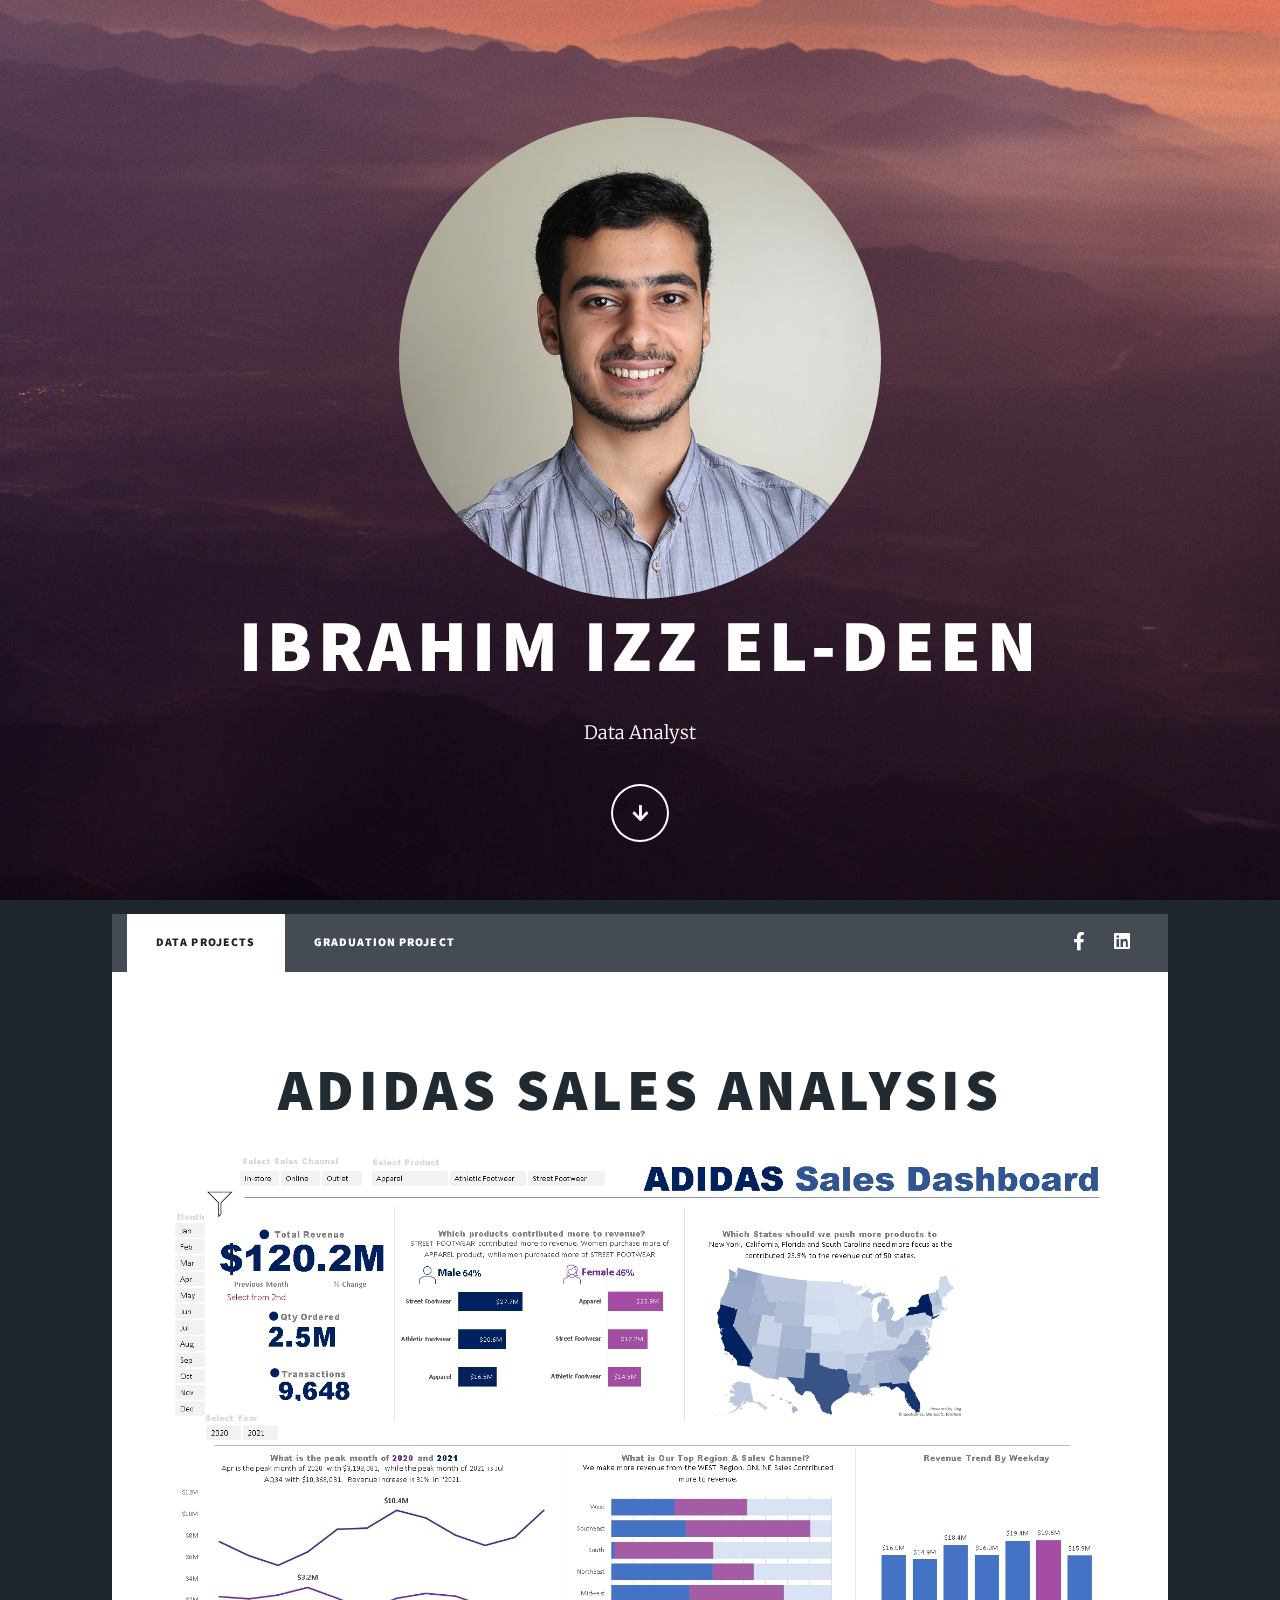
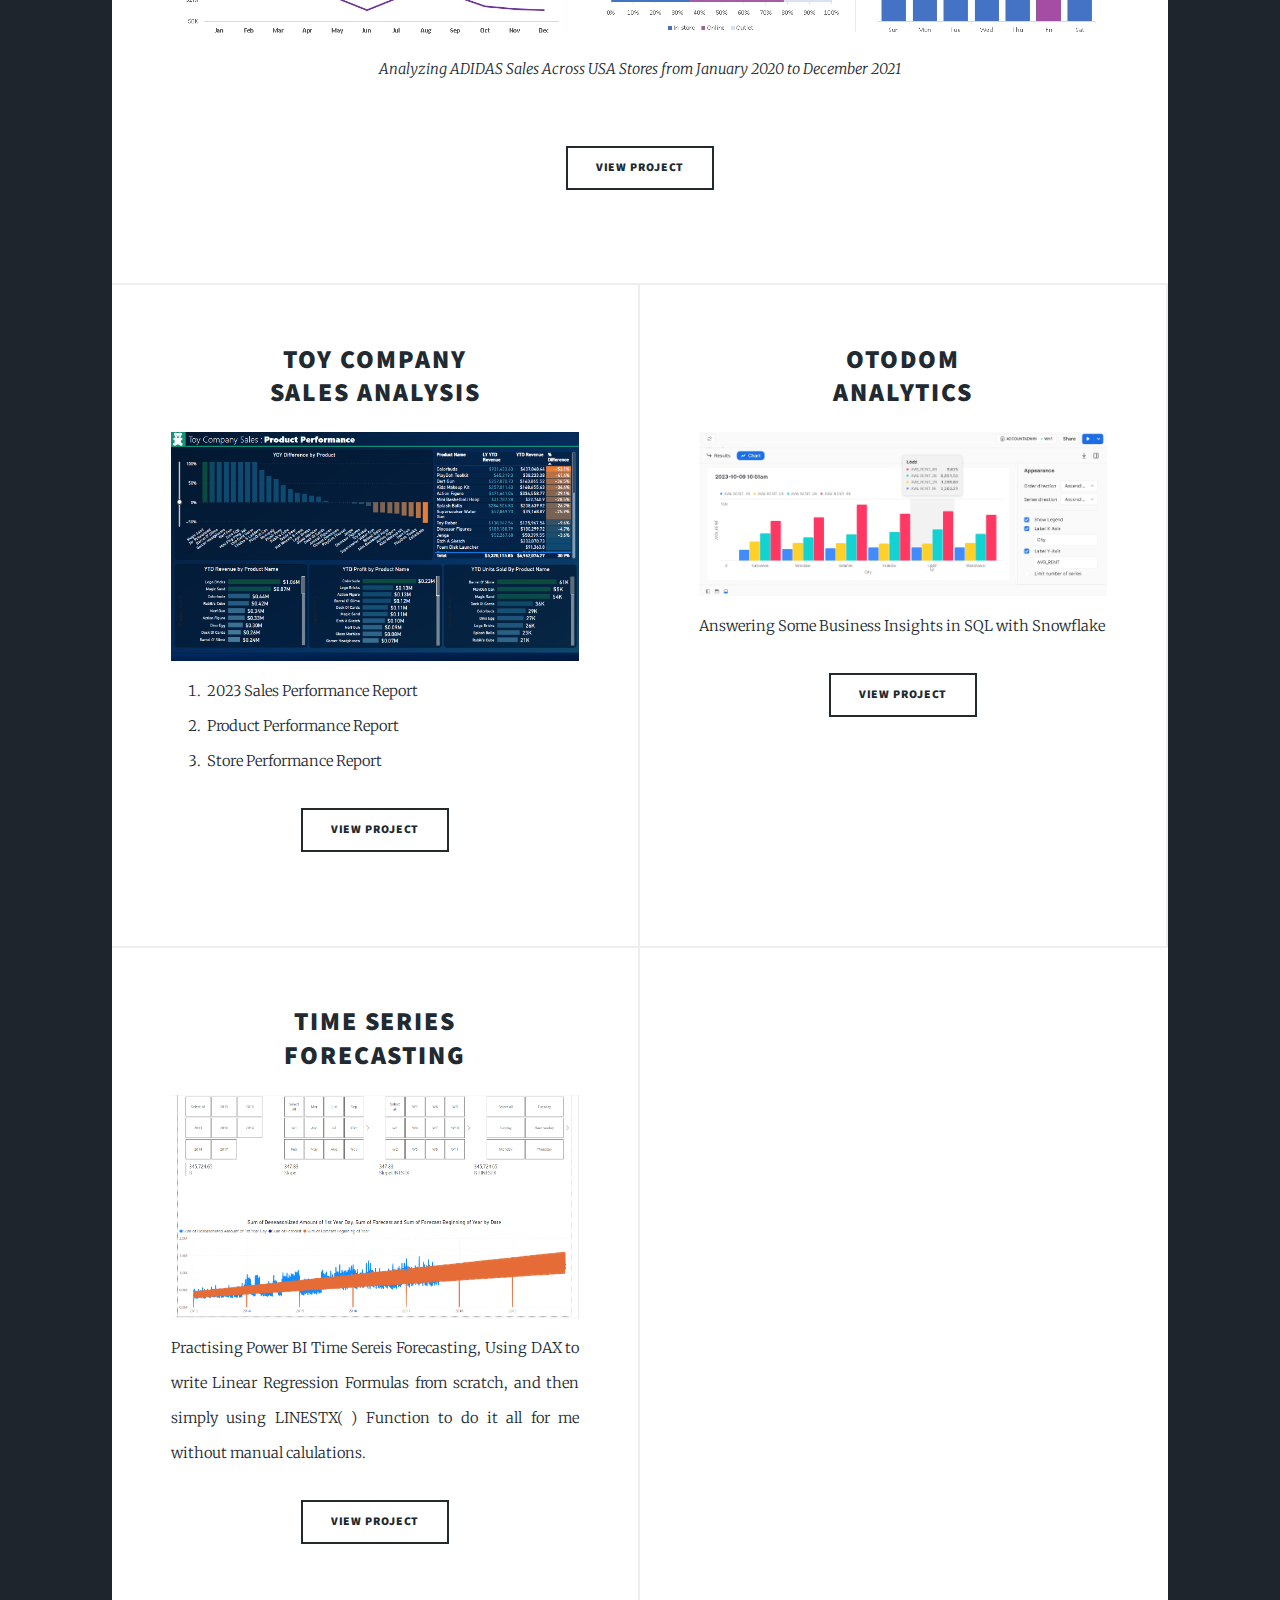
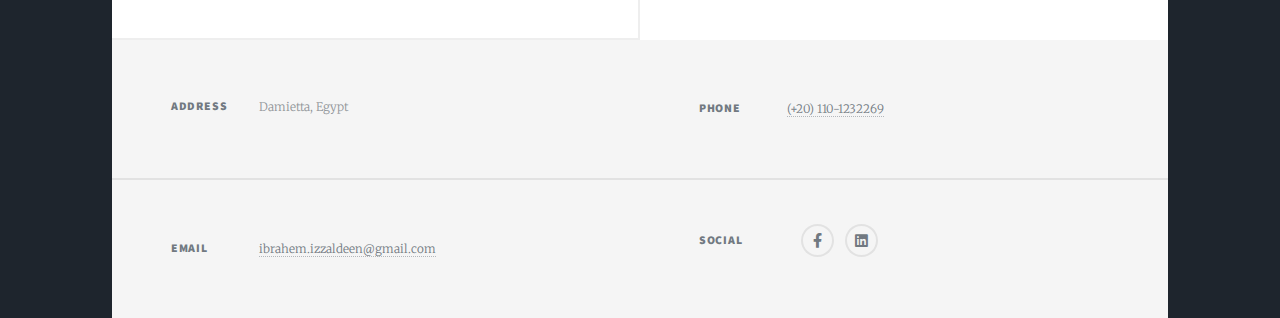
==== commit ee021252: "Update index.html" ====
--- a/index.html
+++ b/index.html
@@ -160,11 +160,13 @@
               <div class="parent"><button class="btn modal-close1 top">x</button></div>
               <img src="./images/Toys.png" alt="toy company sales Analysis">
               <h2>Toy Company Sales Analysis</h2>
+              <p>
               <ol>
                 <li>2023 Sales Performance Report</li>
                 <li>Product Performance Report</li>
                 <li>Store Performance Report</li>
               </ol>
+              </p>
               <h3 style="text-align: left;">Learned to Use Some Common DAX Functions to Measure:</h3>
               <p>
               <ol>
@@ -186,40 +188,6 @@
               $('.modal-close1').on('click', function () {
               $('body').removeClass('modal-open1');
               $('.modal1').fadeOut();
-              });
-              });
-          </script>
-          </article>
-          <article>
-            <header>
-              <h2>
-                  Time Series<br />
-                  Forecasting
-              </h2>
-            </header>
-            <img src="images/T-series.png" alt="" class="modal-open2" style="cursor: pointer;"/>
-            <p>
-              Practising Power BI Time Sereis Forecasting, Using DAX to write Linear Regression Formulas from scratch, and then simply using LINESTX( ) Function to do it all for me without manual calulations.
-            </p>
-            <button class = "btn modal-open2"> View Project </button> <br><br>
-            <div class = "modal2">
-              <div class="parent"><button class="btn modal-close2 top">x</button></div>
-              <img src="./images/T-series.png" alt="toy company sales Analysis">
-              <h2>Toy Company Sales Analysis</h2>
-              <p>Practising Power BI Time Sereis Forecasting, Using DAX to write Linear Regression Formulas from scratch, and then simply using LINESTX( ) Function to do it all for me without manual calulations.</p>
-              <p>I learnt some new concepts like Decomposition, which is the trend profiliing of time sereis data, Deseasonalization, which is to normalize seasonal compnents and match the overall data trend, and how using LINESTX( ) outperforms automatic forecasting feature in Power BI.</p>
-              <video src="./images/T-series.mp4" type="video/mp4" controls width="1080"></video>
-            
-            </div>
-            <script>
-              $(document).ready(function () {
-              $('.modal-open2').on('click', function () {
-              $('body').addClass('modal-open2');
-              $('.modal2').fadeIn();
-              });
-              $('.modal-close2').on('click', function () {
-              $('body').removeClass('modal-open2');
-              $('.modal2').fadeOut();
               });
               });
           </script>
@@ -268,6 +236,40 @@
                 });
               });
             </script>
+          </article>
+          <article>
+            <header>
+              <h2>
+                  Time Series<br />
+                  Forecasting
+              </h2>
+            </header>
+            <img src="images/T-series.png" alt="" class="modal-open2" style="cursor: pointer;"/>
+            <p>
+              Practising Power BI Time Sereis Forecasting, Using DAX to write Linear Regression Formulas from scratch, and then simply using LINESTX( ) Function to do it all for me without manual calulations.
+            </p>
+            <button class = "btn modal-open2"> View Project </button> <br><br>
+            <div class = "modal2">
+              <div class="parent"><button class="btn modal-close2 top">x</button></div>
+              <img src="./images/T-series.png" alt="Time-series forecasting">
+              <h2>Time-series forecasting</h2>
+              <p>Practising Power BI Time Sereis Forecasting, Using DAX to write Linear Regression Formulas from scratch, and then simply using LINESTX( ) Function to do it all for me without manual calulations.</p>
+              <p>I learnt some new concepts like Decomposition, which is the trend profiliing of time sereis data, Deseasonalization, which is to normalize seasonal compnents and match the overall data trend, and how using LINESTX( ) outperforms automatic forecasting feature in Power BI.</p>
+              <video src="./images/T-series.mp4" type="video/mp4" controls width="1080"></video>
+            
+            </div>
+            <script>
+              $(document).ready(function () {
+              $('.modal-open2').on('click', function () {
+              $('body').addClass('modal-open2');
+              $('.modal2').fadeIn();
+              });
+              $('.modal-close2').on('click', function () {
+              $('body').removeClass('modal-open2');
+              $('.modal2').fadeOut();
+              });
+              });
+          </script>
           </article>
 
         </section>
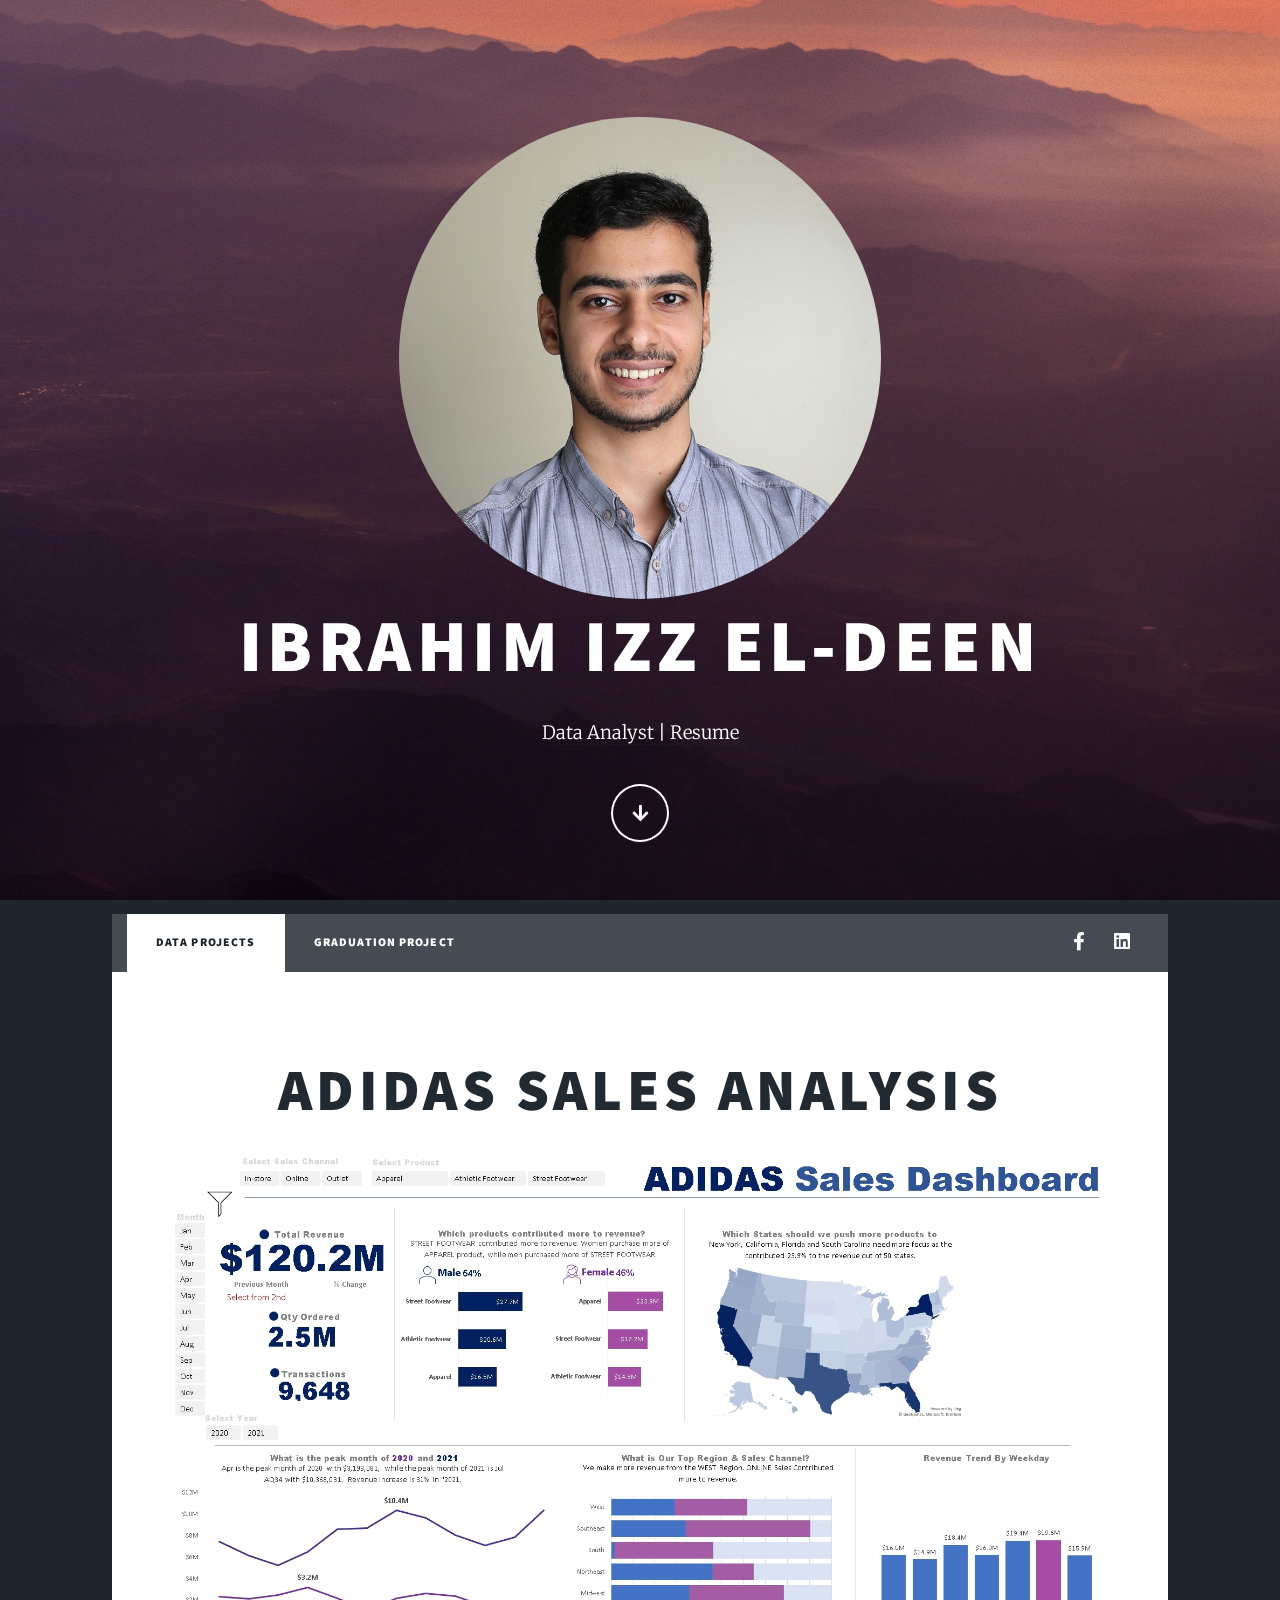
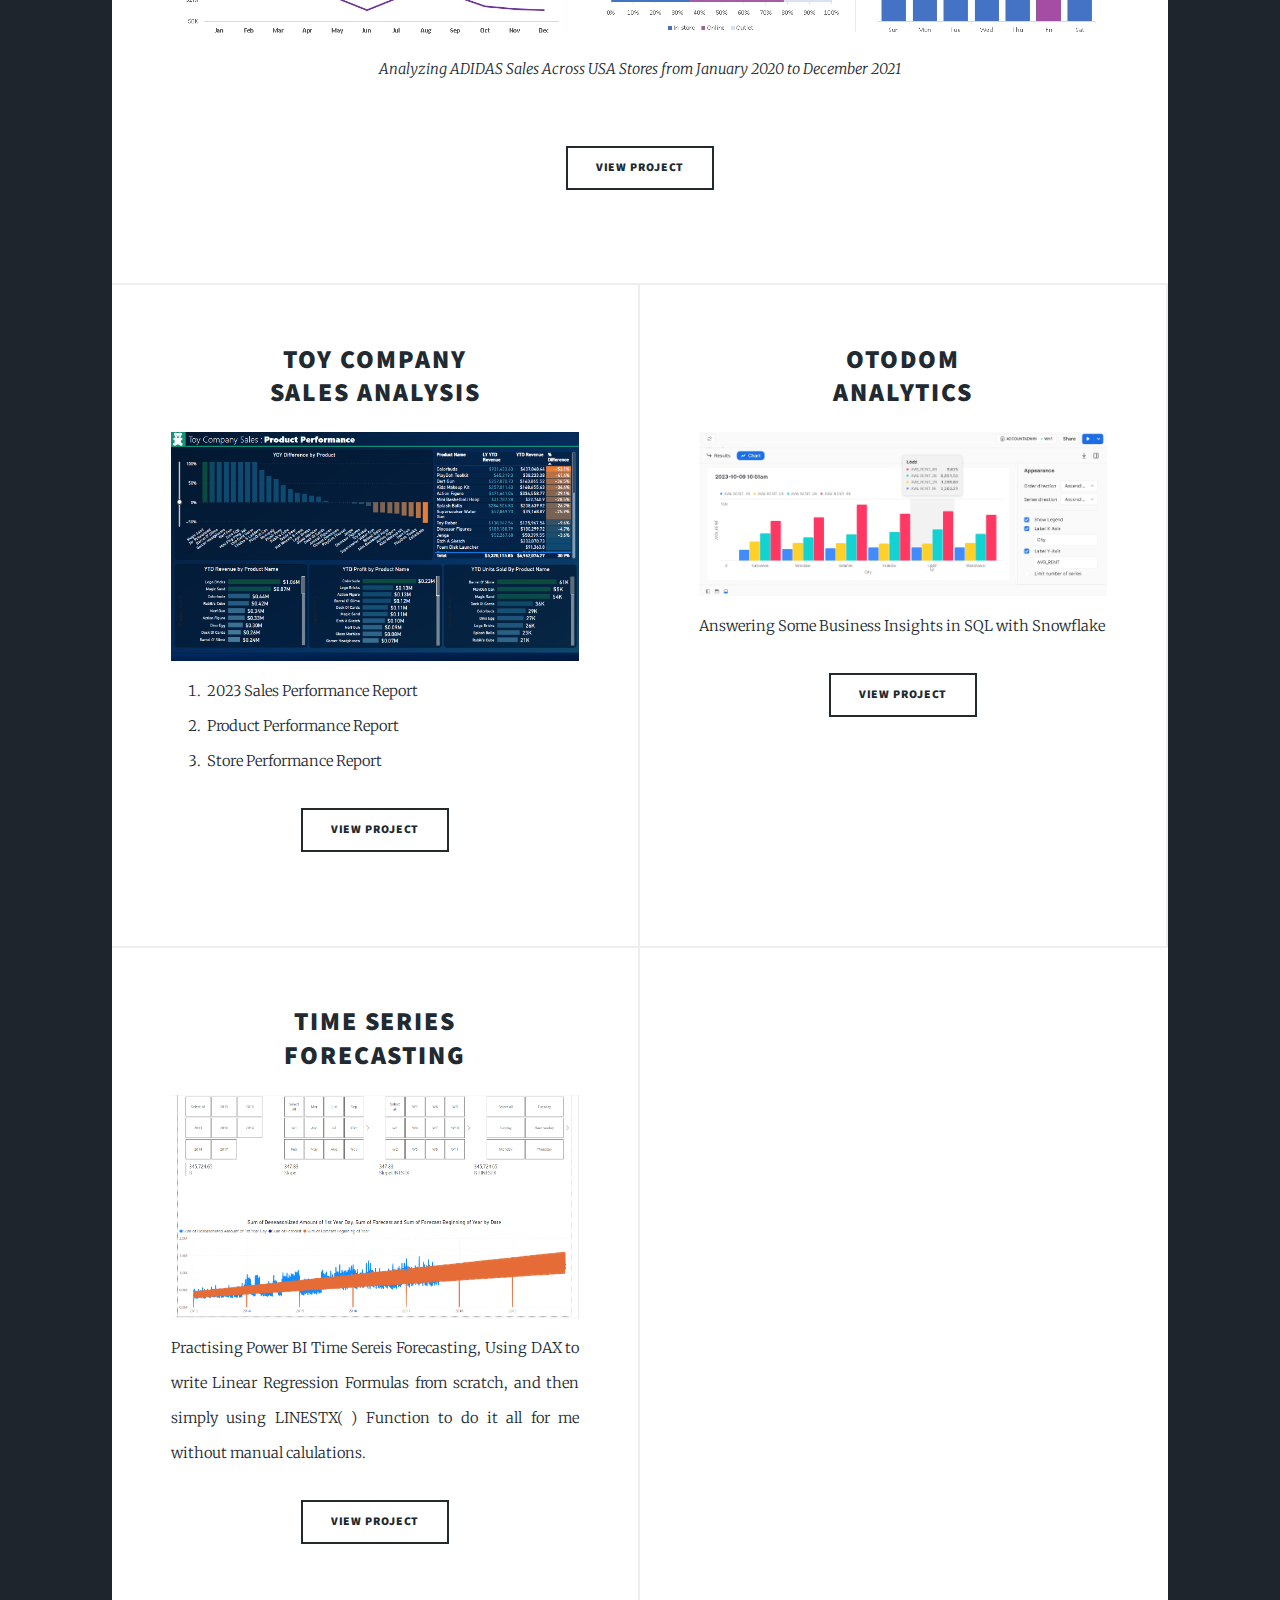
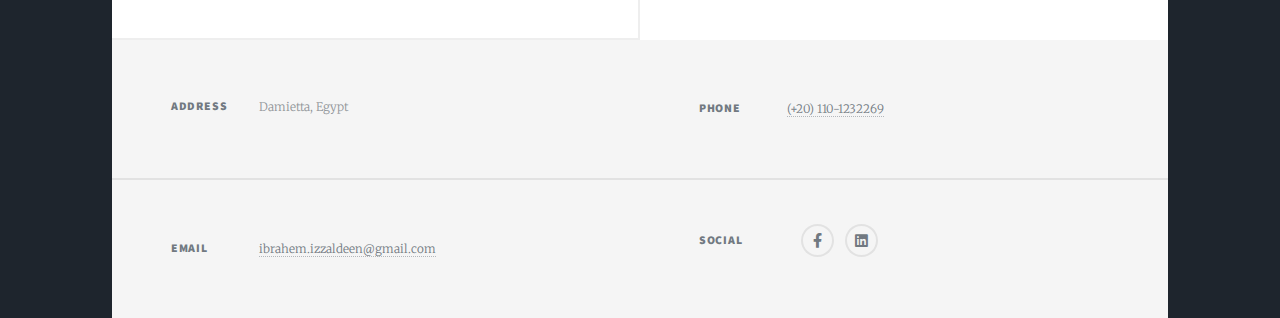
==== commit 61149f15: "second try at editing a file" ====
--- a/index.html
+++ b/index.html
@@ -27,7 +27,7 @@
           <h1>Ibrahim Izz El-deen</h1>
         </div>
         <p>
-          <a href="#nav" class="scrolly">Data Analyst</a>
+          <a href="#nav" class="scrolly">Data Analyst | <a href="./Ibrahim Izz Resume.pdf" target="_blank">Resume</a></a>
         </p>
         <ul class="actions">
           <li>
@@ -86,7 +86,7 @@
           </header>
           <button class = "btn modal-open0"> View Project </button> <br><br>
             <div class = "modal0">
-              <div class="parent"><button class="btn modal-close0 top">x</button></div>
+              <div class="parent"><button class="btn modal-close0 top"><img src="./images/close.png" alt=""></button></div>
               <img src="./images/adidas.jpg" alt="adidas sales Analysis">
               <h2>Adidas Sales Analysis</h2>
               <h4>
@@ -157,7 +157,7 @@
             
             <button class = "btn modal-open1"> View Project </button> <br><br>
             <div class = "modal1">
-              <div class="parent"><button class="btn modal-close1 top">x</button></div>
+              <div class="parent"><button class="btn modal-close1 top"><img src="./images/close.png" alt=""></button></div>
               <img src="./images/Toys.png" alt="toy company sales Analysis">
               <h2>Toy Company Sales Analysis</h2>
               <p>
@@ -205,7 +205,7 @@
             </p>
             <button class="btn modal-open3"> View Project </button> <br><br>
             <div class="modal3">
-              <div class="parent"><button class="btn modal-close3 top">x</button></div>
+              <div class="parent"><button class="btn modal-close3 top"><img src="./images/close.png" alt=""></button></div>
               <img src="./images/otodom.jpg" alt="otodom Analytics">
               <h2>otodom analytics</h2>
               <h4>Answering Some Business Insights in SQL with Snowflake</h4>
@@ -213,11 +213,11 @@
               <ol>
                 <li>What is the average rental price of 1 room, 2 room, 3 room and 4 room apartments in some of the major cities in
                 Poland? Arrange the result such that avg rent for each type of room is shown in separate column.</li>
-                <li> want to buy an apartment which is around 90-100 m2 and within a range of 800,000 to 1M, display the suburbs in Warsaw
+                <li> want to buy an apartment which is around 90-100 m<sup>2</sup> and within a range of 800,000 to 1M, display the suburbs in Warsaw
                 where I can find such apartments?</li>
                 <li>What size of an apartment can I expect with a monthly rent of 3000 to 4000 PLN in different major cities of Poland?</li>
-                <li>What is the avg sale price for apartments within 50-70 m2 area in major cities of Poland?</li>
-              </ol>
+                <li>What is the avg sale price for apartments within 50-70 m<sup>2</sup> area in major cities of Poland?</li>
+              </ol> 
               <p>Also learnt that you can instantly chart a SQL Query result! no need to export it to any extra visualization tool, but
               rather you select your result table and click 'Chart' beside it and choose your graphing options. Simple, Effective and
               Fast.</p>
@@ -250,7 +250,11 @@
             </p>
             <button class = "btn modal-open2"> View Project </button> <br><br>
             <div class = "modal2">
+<<<<<<< HEAD
+              <div class="parent"><button class="btn modal-close2 top"><img src="./images/close.png" alt=""></button></div>
+=======
               <div class="parent"><button class="btn modal-close2 top">x</button></div>
+>>>>>>> 901332e91c9535c0d7aa3b00a50ea6dc6256f59c
               <img src="./images/T-series.png" alt="Time-series forecasting">
               <h2>Time-series forecasting</h2>
               <p>Practising Power BI Time Sereis Forecasting, Using DAX to write Linear Regression Formulas from scratch, and then simply using LINESTX( ) Function to do it all for me without manual calulations.</p>
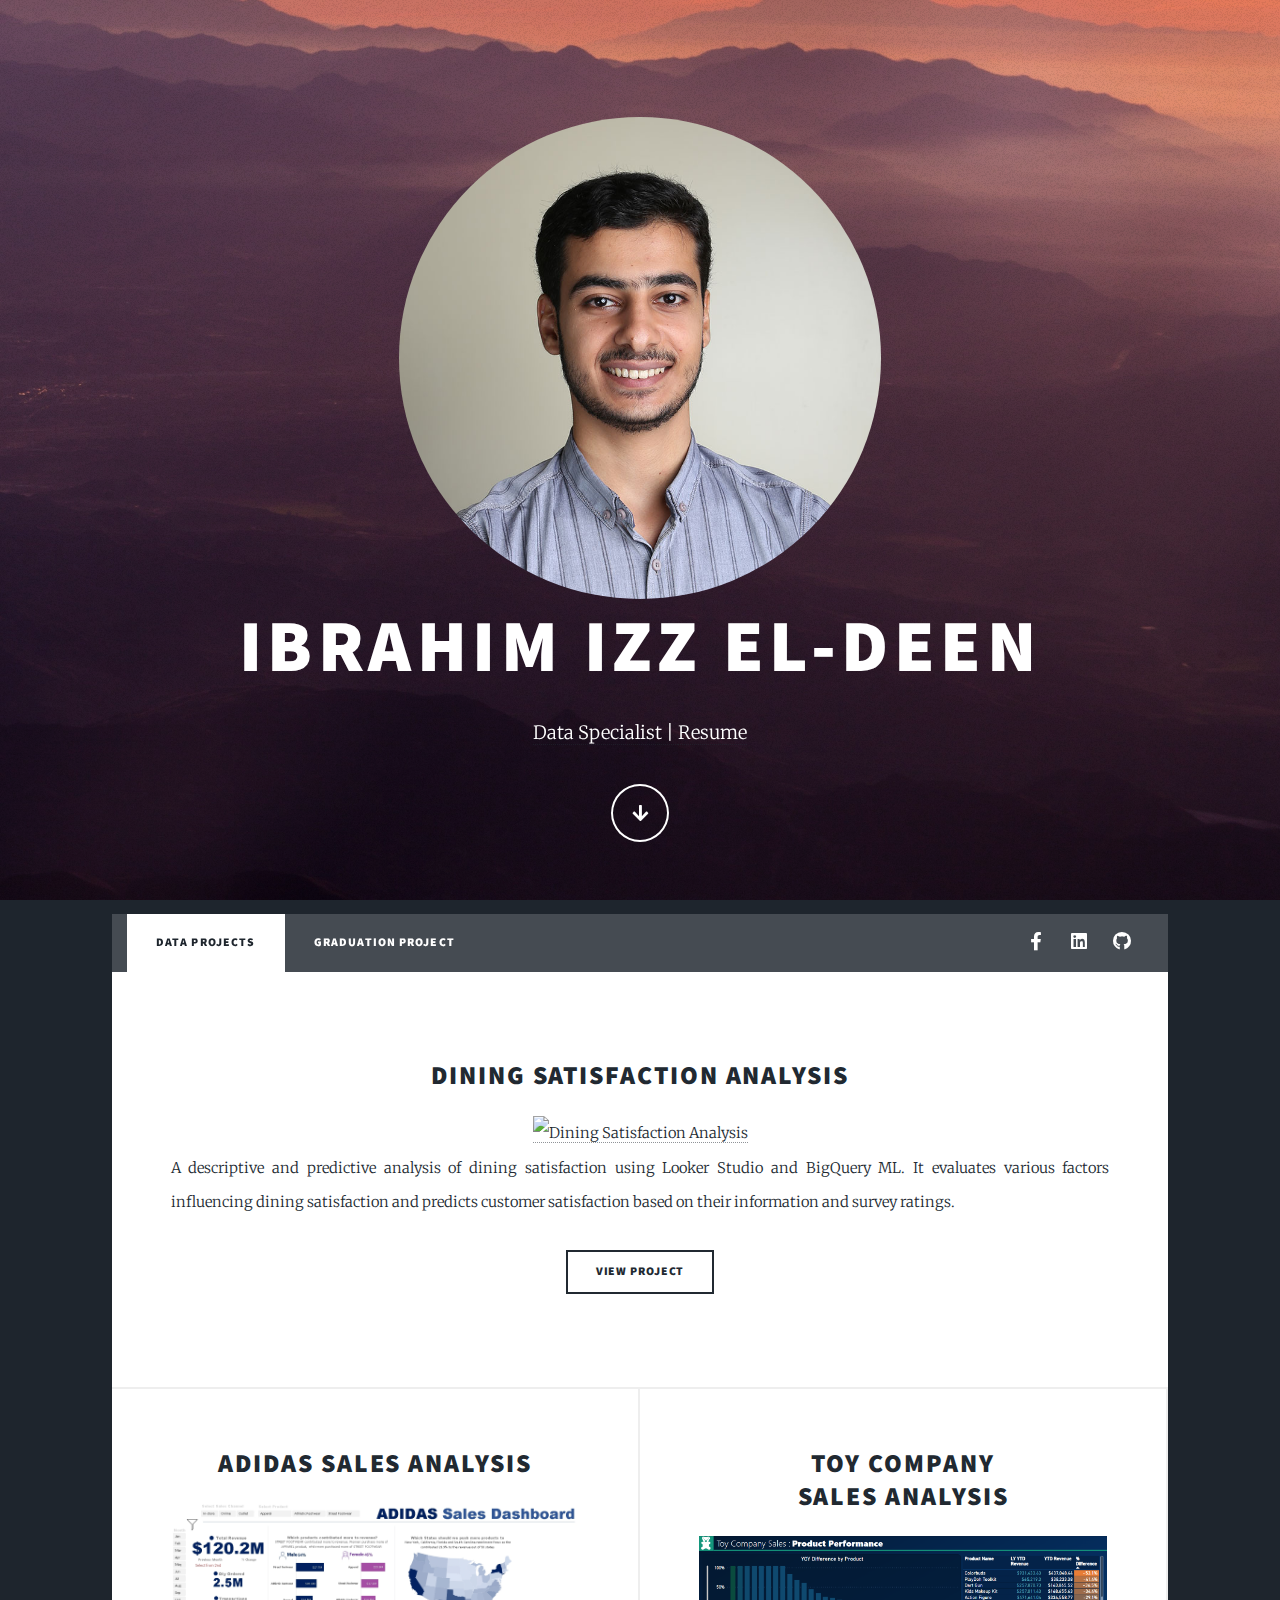
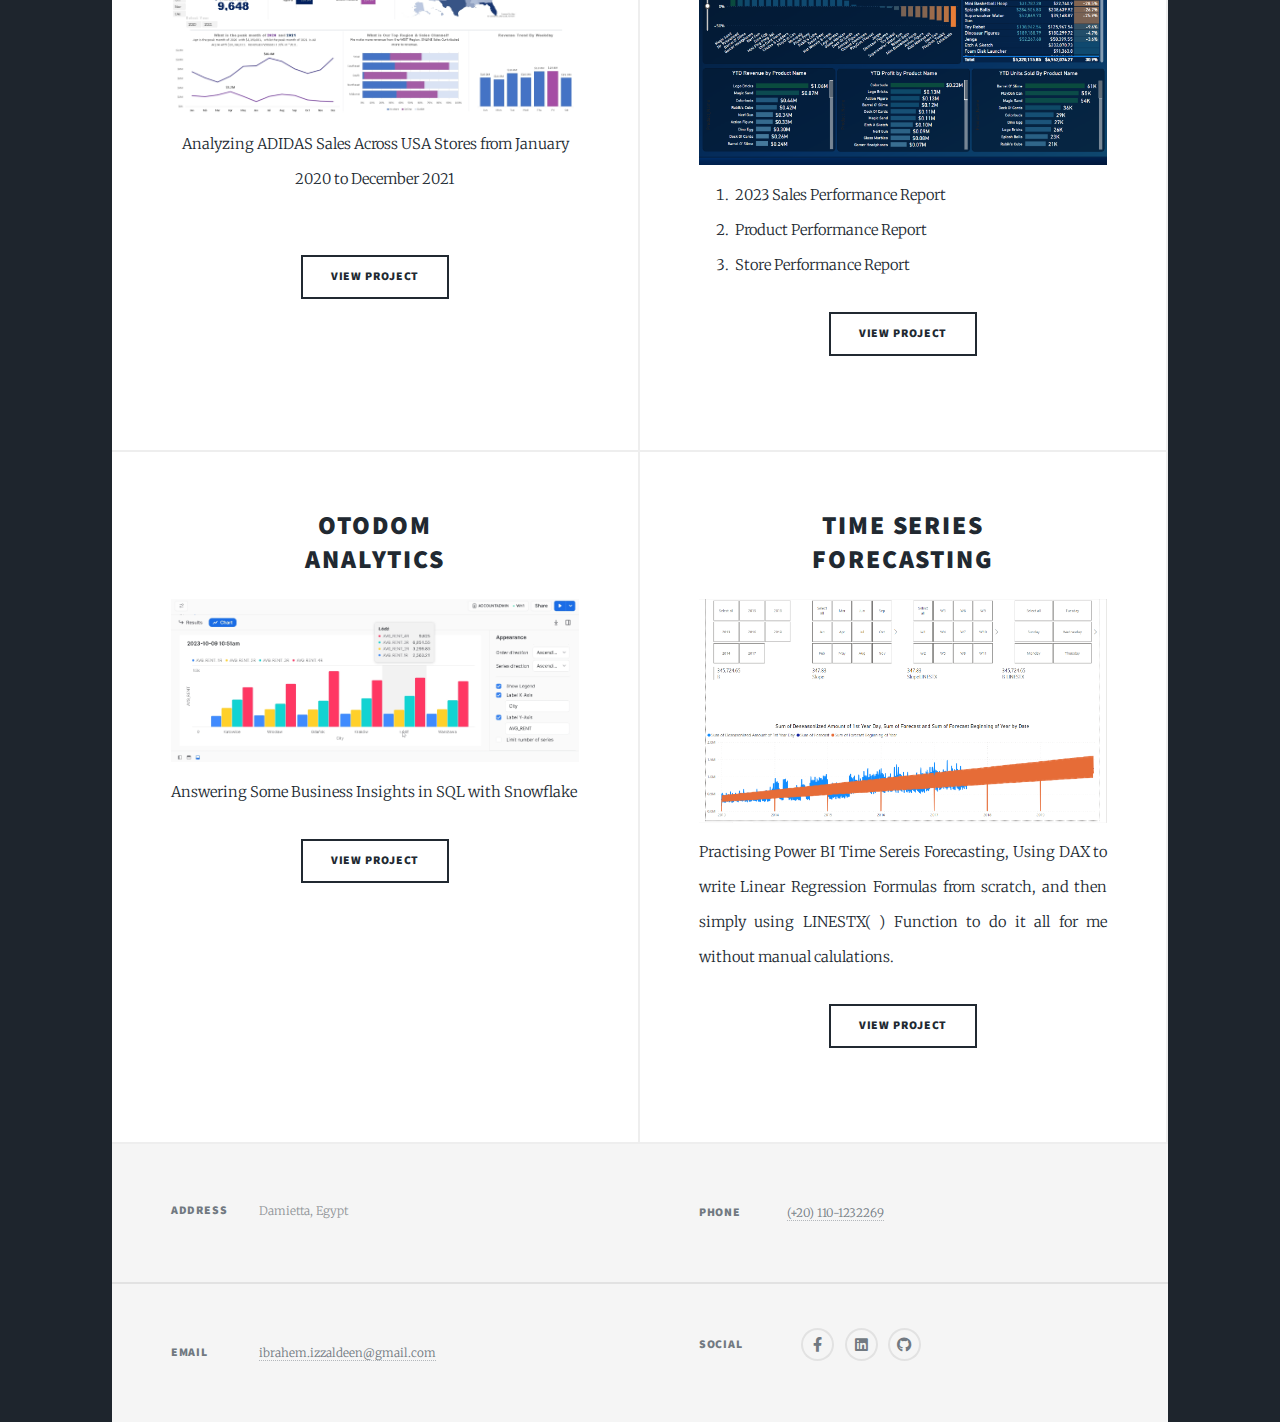
==== commit eeda609e: ".." ====
--- a/index.html
+++ b/index.html
@@ -1,7 +1,7 @@
 <!DOCTYPE html>
 <html>
   <head>
-    <title>Ibrahim Izz El-Deen Portofolio</title>
+    <title>Ibrahim Izz El-Deen Portfolio</title>
     <meta charset="utf-8" />
     <meta
       name="viewport"
@@ -27,7 +27,7 @@
           <h1>Ibrahim Izz El-deen</h1>
         </div>
         <p>
-          <a href="#nav" class="scrolly">Data Analyst | <a href="./Ibrahim Izz Resume.pdf" target="_blank">Resume</a></a>
+          <a href="#nav" class="scrolly">Data Specialist | <a href="./Ibrahim Izz Resume.pdf" target="_blank">Resume</a></a>
         </p>
         <ul class="actions">
           <li>
@@ -53,94 +53,151 @@
         </ul>
         <ul class="icons">
           <li>
-            <a
-              href="https://www.facebook.com/ibrahem.izzaldeen"
-              class="icon brands fa-facebook-f"
-              target="_blank"
-              ><span class="label">Facebook</span></a
-            >
+            <a href="https://www.facebook.com/ibrahem.izzaldeen" class="icon brands fa-facebook-f" target="_blank"><span class="label">Facebook</span></a>
           </li>
           <li>
-            <a
-              href="https://www.linkedin.com/in/ibrahim-izz/"
-              class="icon brands fa-linkedin"
-              target="_blank"
-              ><span class="label">linkedIn</span></a
-            >
+            <a href="https://www.linkedin.com/in/ibrahim-izz/" class="icon brands fa-linkedin" target="_blank"><span class="label">LinkedIn</span></a>
+          </li>
+          <!-- GitHub Icon -->
+          <li>
+            <a href="https://github.com/Ibrahim-Izz" class="icon brands fa-github" target="_blank"><span class="label">GitHub</span></a>
           </li>
         </ul>
       </nav>
 
       <!-- Main -->
       <div id="main">
-        <!-- Featured Post -->
         <article class="post featured">
-          <header class="major">
-            <h2>
-              ADIDAS Sales Analysis
-            </h2>
-            <img src="images/adidas.jpg" alt="Adidas Sales Analysis" class="modal-open0" style="cursor: pointer;"/>
-            <p>
-              Analyzing ADIDAS Sales Across USA Stores from January 2020 to December 2021
-            </p>
+          <header>
+            <h2>Dining Satisfaction Analysis</h2>
+            <a href="javascript:void(0);" class="modal-open4">
+              <img src="images/dining1.jpg" alt="Dining Satisfaction Analysis" style="max-width:100%; height:auto; cursor:pointer;">
+            </a>
           </header>
-          <button class = "btn modal-open0"> View Project </button> <br><br>
-            <div class = "modal0">
-              <div class="parent"><button class="btn modal-close0 top"><img src="./images/close.png" alt=""></button></div>
-              <img src="./images/adidas.jpg" alt="adidas sales Analysis">
-              <h2>Adidas Sales Analysis</h2>
-              <h4>
-                Analyzing ADIDAS Sales Across USA Stores from January 2020 to December 2021
-              </h4>
-              <p>
-              <ul class="tick">
-                <li>ETL Done with Power Query</li>
-                <li>Analysis Done With Pivot Tables</li>
-                <li>Dashboard Design Done with Excel Tools</li>
+          <p>A descriptive and predictive analysis of dining satisfaction using Looker Studio and BigQuery ML. It evaluates various factors influencing dining satisfaction and predicts customer satisfaction based on their information and survey ratings.</p>
+          <button class="btn modal-open4">View Project</button> <br><br>
+          <div class="modal4">
+            <div class="parent"><button class="btn modal-close4 top"><img src="./images/close.png" alt=""></button></div>
+            <!-- Page 1 Section -->
+            <section>
+              <br>
+
+              <br>
+
+              <h2>Page 1: Survey Ratings</h2>
+              <img src="./images/dining2.jpg" alt="Dining Satisfaction Analysis Details">
+              <p>Contains customer and dining information, as well as visual representation and scores (out of 5) of different survey metrics and their total average for the selected filters and ranges like:</p>
+              <ul>
+                <li>Baggage Handling</li>
+                <li>Check-in Service</li>
+                <li>Cleanliness</li>
+                <!-- Add all other bullet points as listed -->
+                <li>WiFi Service</li>
               </ul>
-              <h3 class="left-align">🔦 Insights</h3>
-              <ol>
-                <li>Which ProductsWhich Products Contributed More to Revenue?</li>
-                <li>Which States Should We Push More Products to?</li>
-                <li>What is The Peak Month in 2020 and 2021?</li>
-                <li> What is Our Top Region and Sales Channel?</li>
-                <li>Revenue Trend By Weekday.</li>
-                <li>Top Men Products VS Top Women Products.</li>
-              </ol>
-              <h3 class="left-align">⚖ KPIs</h3>
-              <ol>
-                <li>Total Revenue.</li>
-                <li>Ordered Quantity.</li>
-                <li>Number of Transactions.</li>
-                <li>Top 3 Men Products.</li>
-                <li>Top 3 Women Products.</li>
-              </ol>
-              <h3 class="left-align">🎚 Slicers</h3>
-              <ol>
-                <li>Year.</li>
-                <li>Month.</li>
-                <li>Product.</li>
-                <li>Sales Channel.</li>
-              </ol>
-              <video src="./images/adidas.mp4" type="video/mp4" controls width="1080"></video>
-            </p>
-            </div>
-            <script>
-              $(document).ready(function () {
-              $('.modal-open0').on('click', function () {
-              $('body').addClass('modal-open0');
-              $('.modal0').fadeIn();
-              });
-              $('.modal-close0').on('click', function () {
-              $('body').removeClass('modal-open0');
-              $('.modal0').fadeOut();
-              });
-              });
+              <p>We see how changing customer information and the range of these scores affect the number of total satisfied and dissatisfied people...</p>
+            </section>
+            <!-- Page 2 Section -->
+            
+            <br>
+
+            <section>
+              <h2>Page 2: Statistical Analysis</h2>
+              <img src="./images/dining3.jpg" alt="Dining Satisfaction Analysis Insights">
+              <p>Includes some charts breaking down each survey metric and customer information by satisfaction level...</p>
+              <p>You can interact with the dashboard at: <a href="https://lookerstudio.google.com/reporting/5d9fd4fa-455c-4d3c-a817-c5b43826fe06" target="_blank">Looker Studio Dashboard</a></p>
+            </section>
+            
+            <br>
+
+            <!-- XGBoost Classifier Section -->
+            <section>
+              <h2>XGBoost Classifier</h2>
+              <img src="./images/xgboost.jpg" alt="XGBoost Classifier">
+              <p>We've retrained our model using XGBoost Boosted Trees. Accuracy jumped to 95.25%, and still under tuning and improvement.</p>
+            </section>
+            <p>For more information, check out the project on GitHub:</p>
+            <a href="https://github.com/Ibrahim-Izz/Dining-Satisfaction-Analysis" target="_blank">Dining Satisfaction Analysis on GitHub</a><br><br>
+          </div>
+          <script>
+            $(document).ready(function () {
+              $('.modal-open4').on('click', function () {
+                $('body').addClass('modal-open4');
+                $('.modal4').fadeIn();
+              });
+              $('.modal-close4').on('click', function () {
+                $('body').removeClass('modal-open4');
+                $('.modal4').fadeOut();
+              });
+            });
           </script>
         </article>
 
         <!-- Posts -->
         <section class="posts">
+          <article>
+            <header class="major">
+              <h2>
+                ADIDAS Sales Analysis
+              </h2>
+              <img src="images/adidas.jpg" alt="Adidas Sales Analysis" class="modal-open0" style="cursor: pointer;"/>
+              <p>
+                Analyzing ADIDAS Sales Across USA Stores from January 2020 to December 2021
+              </p>
+            </header>
+            <button class = "btn modal-open0"> View Project </button> <br><br>
+              <div class = "modal0">
+                <div class="parent"><button class="btn modal-close0 top"><img src="./images/close.png" alt=""></button></div>
+                <img src="./images/adidas.jpg" alt="adidas sales Analysis">
+                <h2>Adidas Sales Analysis</h2>
+                <h4>
+                  Analyzing ADIDAS Sales Across USA Stores from January 2020 to December 2021
+                </h4>
+                <p>
+                <ul class="tick">
+                  <li>ETL Done with Power Query</li>
+                  <li>Analysis Done With Pivot Tables</li>
+                  <li>Dashboard Design Done with Excel Tools</li>
+                </ul>
+                <h3 class="left-align">🔦 Insights</h3>
+                <ol>
+                  <li>Which ProductsWhich Products Contributed More to Revenue?</li>
+                  <li>Which States Should We Push More Products to?</li>
+                  <li>What is The Peak Month in 2020 and 2021?</li>
+                  <li> What is Our Top Region and Sales Channel?</li>
+                  <li>Revenue Trend By Weekday.</li>
+                  <li>Top Men Products VS Top Women Products.</li>
+                </ol>
+                <h3 class="left-align">⚖ KPIs</h3>
+                <ol>
+                  <li>Total Revenue.</li>
+                  <li>Ordered Quantity.</li>
+                  <li>Number of Transactions.</li>
+                  <li>Top 3 Men Products.</li>
+                  <li>Top 3 Women Products.</li>
+                </ol>
+                <h3 class="left-align">🎚 Slicers</h3>
+                <ol>
+                  <li>Year.</li>
+                  <li>Month.</li>
+                  <li>Product.</li>
+                  <li>Sales Channel.</li>
+                </ol>
+                <video src="./images/adidas.mp4" type="video/mp4" controls width="1080"></video>
+              </p>
+              </div>
+              <script>
+                $(document).ready(function () {
+                $('.modal-open0').on('click', function () {
+                $('body').addClass('modal-open0');
+                $('.modal0').fadeIn();
+                });
+                $('.modal-close0').on('click', function () {
+                $('body').removeClass('modal-open0');
+                $('.modal0').fadeOut();
+                });
+                });
+            </script>
+          </article>
           <article>
             <header>
               <h2>
@@ -250,11 +307,8 @@
             </p>
             <button class = "btn modal-open2"> View Project </button> <br><br>
             <div class = "modal2">
-<<<<<<< HEAD
               <div class="parent"><button class="btn modal-close2 top"><img src="./images/close.png" alt=""></button></div>
-=======
-              <div class="parent"><button class="btn modal-close2 top">x</button></div>
->>>>>>> 901332e91c9535c0d7aa3b00a50ea6dc6256f59c
+
               <img src="./images/T-series.png" alt="Time-series forecasting">
               <h2>Time-series forecasting</h2>
               <p>Practising Power BI Time Sereis Forecasting, Using DAX to write Linear Regression Formulas from scratch, and then simply using LINESTX( ) Function to do it all for me without manual calulations.</p>
@@ -336,14 +390,14 @@
             <h3>Social</h3>
             <ul class="icons alt">
               <li>
-                <a href="https://www.facebook.com/ibrahem.izzaldeen" class="icon brands alt fa-facebook-f"
-                 target="_blank" ><span class="label">Facebook</span></a
-                >
+                <a href="https://www.facebook.com/ibrahem.izzaldeen" class="icon brands alt fa-facebook-f" target="_blank"><span class="label">Facebook</span></a>
               </li>
               <li>
-                <a href="https://www.linkedin.com/in/ibrahim-izz/" class="icon brands alt fa-linkedin"
-                 target="_blank" ><span class="label">LinkedIn</span></a
-                >
+                <a href="https://www.linkedin.com/in/ibrahim-izz/" class="icon brands alt fa-linkedin" target="_blank"><span class="label">LinkedIn</span></a>
+              </li>
+              <!-- GitHub Icon -->
+              <li>
+                <a href="https://github.com/Ibrahim-Izz" class="icon brands alt fa-github" target="_blank"><span class="label">GitHub</span></a>
               </li>
             </ul>
           </section>
--- a/assets/css/main.css
+++ b/assets/css/main.css
@@ -2916,9 +2916,7 @@
 			position: relative;
 		}
 
-		header > p {
-			font-style: italic;
-		}
+
 
 		header > h1 + p {
 			font-size: 1.1rem;
@@ -3876,9 +3874,9 @@
 
 				#main > .posts > article:nth-child(-n + 2) {
 					border-top-width: 0;
-				}
+				} 
 				.modal-open1,.modal-open2,.modal-open3,.modal-open0 { overflow: hidden; }
-				.modal1,.modal2,.modal3,.modal0 {
+				.modal1,.modal2,.modal3,.modal0, .modal4 {
 					position: fixed;
 					display: none;
 					width: 90%;
@@ -3901,15 +3899,26 @@
 						top: 0px;
 						z-index: 96;
 					}
+					.parent ~ p{
+						padding: 0 1rem;
+					}
 					.parent ~ img{
 						border-radius: 0.5rem;
 					}
+					.parent button{
+						padding: 1rem;
+						line-height: initial;
+						box-shadow: none;
+					}
+					.parent button:hover{
+						box-shadow: none;
+					}
 					.left-align{
 						text-align: left;
 					}
 					.top{
 						background-color: white;
-						border-radius: 0.5rem 0 0 0;
+						border-radius: 0.5rem;
 					}
 					.left-align{
 						margin: 1.5rem 0;
@@ -3927,7 +3936,13 @@
 						width: 100%;
 						border-radius: 0.5rem;
 					}
-
+					.video-parent{
+						margin: 2rem 0;
+					}
+					.video-parent h3{
+						margin: 2rem 0;
+						text-align: center;
+					}
 
 			@media screen and (max-width: 980px) {
 
@@ -4739,4 +4754,4 @@
 			visibility: visible;
 		}
 
-	}+	}
